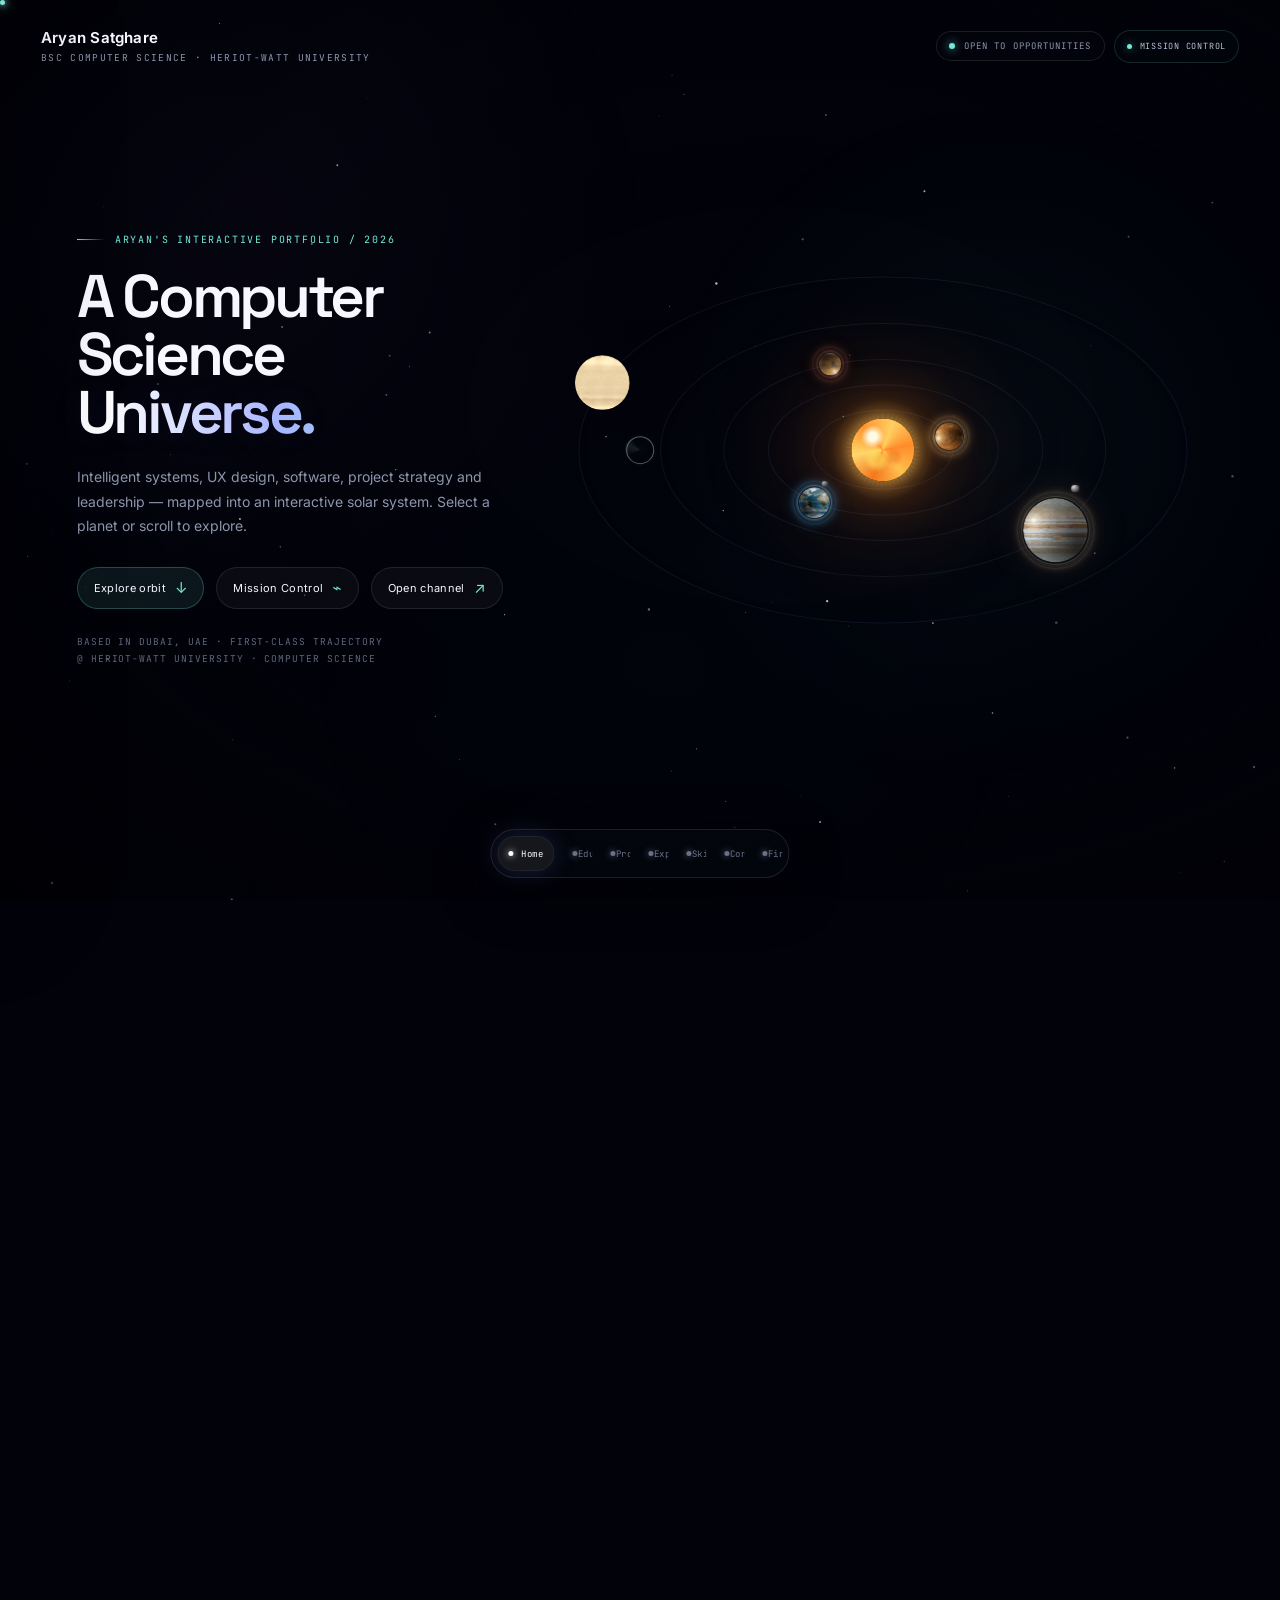
==== index.html @ 4b814c88 "Altered the File Structure" ====
<!-- Portfolio entry point. CSS and JS load in numbered order; see README. -->
<!DOCTYPE html>
<html lang="en">
<head>
<meta charset="UTF-8">
<meta name="viewport" content="width=device-width, initial-scale=1, viewport-fit=cover">
<title>Aryan Satghare — Portfolio</title>
<meta name="description" content="Aryan Satghare — Computer Science, Heriot-Watt University. An interactive solar system portfolio.">

<link rel="preconnect" href="https://fonts.googleapis.com">
<link rel="preconnect" href="https://fonts.gstatic.com" crossorigin>
<link href="https://fonts.googleapis.com/css2?family=Space+Grotesk:wght@400;500;600;700&family=Inter:wght@400;500;600&family=JetBrains+Mono:wght@400;500&display=swap" rel="stylesheet">

<!-- First-viewed planet textures get priority; the rest load at normal priority once JS builds the system. -->
<link rel="preload" as="image" href="assets/venus.webp" fetchpriority="high">
<link rel="preload" as="image" href="assets/earth-realistic.webp" fetchpriority="high">
<link rel="preload" as="image" href="assets/jupiter.jpg">

<!-- Stylesheets load in this exact order because later files intentionally
     override earlier ones (see the comment banner at the top of each file). -->
<link rel="stylesheet" href="css/01-base.css">
<link rel="stylesheet" href="css/02-background.css">
<link rel="stylesheet" href="css/03-topbar-hero.css">
<link rel="stylesheet" href="css/04-solar-system.css">
<link rel="stylesheet" href="css/05-panel.css">
<link rel="stylesheet" href="css/06-scroll-footer-intro-cursor.css">
<link rel="stylesheet" href="css/07-responsive.css">
<link rel="stylesheet" href="css/08-performance-overrides.css">
<link rel="stylesheet" href="css/09-mission-control.css">
<link rel="stylesheet" href="css/10-perf-additions.css">

<!-- Preload every script in parallel. Execution order is still guaranteed by
     the plain script tags at the end of body (no defer/async; several
     modules rely on top-level execution order, e.g. data before the code
     that reads it, so this keeps that contract explicit and unbroken). -->
<link rel="preload" as="script" href="js/01-utils.js">
<link rel="preload" as="script" href="js/00-dom-refs.js">
<link rel="preload" as="script" href="js/data-portfolio.js">
<link rel="preload" as="script" href="js/02-solar-system.js">
<link rel="preload" as="script" href="js/03-planet-focus.js">
<link rel="preload" as="script" href="js/04-starfield.js">
<link rel="preload" as="script" href="js/05-scroll-nav.js">
<link rel="preload" as="script" href="js/data-mission.js">
<link rel="preload" as="script" href="js/06-mission-control.js">
<link rel="preload" as="script" href="js/07-cursor.js">
<link rel="preload" as="script" href="js/08-intro.js">
</head>
<body>
<script>
/* Must run inline, first, before any layout/paint: sets a class that many
   CSS rules key off of to pick the low-power visual profile on touch/small/
   low-core/data-saver devices. Keeping this ~1 line inline (instead of an
   external file) avoids a network round trip delaying that decision. */
(()=>{const coarse=matchMedia('(pointer:coarse)').matches;const small=Math.min(innerWidth,innerHeight)<760;const fewCores=navigator.hardwareConcurrency&&navigator.hardwareConcurrency<=4;const save=!!(navigator.connection&&navigator.connection.saveData);if(coarse||small||fewCores||save)document.documentElement.classList.add('perf-lite');})();
</script>

<!-- ===================== INTRO / CRT STARTUP ===================== -->
<div id="intro">
  <video id="startupVideo" src="startup.mp4" autoplay muted playsinline preload="auto"></video>
  <div class="crt-overlay"></div>
  <div class="crt-vignette"></div>
  <div class="crt-glow"></div>
  <div class="intro-fg">
    <div class="intro-kicker">Apollo archive · startup transmission</div>
    <div class="boot-line" id="bootLine">&gt; acquiring launch telemetry<span class="cursor-blink"></span></div>
    <div class="bar-outer"><div class="bar-inner" id="bar"></div></div>
    <div class="bar-meta"><span id="barPct">00%</span><span id="videoTime">00:00 / --:--</span></div>
  </div>
  <button class="intro-play" id="introPlayBtn" hidden>Tap to launch</button>
  <button class="skip-btn" id="skipBtn">Skip intro ↗</button>
</div>

<!-- ===================== BACKDROP LAYERS ===================== -->
<canvas id="bg-canvas"></canvas>
<div class="nebula"><div class="blob b1"></div><div class="blob b2"></div></div>
<div class="vignette"></div>

<!-- ===================== APP ===================== -->
<div id="app">
  <div class="topbar">
    <div class="brand" id="brandHome">
      <span class="name">Aryan Satghare</span>
      <span class="role">BSc Computer Science · Heriot-Watt University</span>
    </div>
    <div class="topbar-actions">
      <div class="top-status"><span class="status-light"></span> Open to opportunities</div>
      <button class="mission-mini" id="missionControlTop" type="button" aria-label="Open Mission Control">
        <span class="mission-mini-dot"></span><span>Mission Control</span>
      </button>
    </div>
    <div class="dotnav" id="dotnav"></div>
  </div>

  <div class="hero-copy" id="heroCopy">
    <div class="hero-eyebrow">Aryan's Interactive portfolio / 2026</div>
    <h1>A Computer Science <span>Universe.</span></h1>
    <p>Intelligent systems, UX design, software, project strategy and leadership — mapped into an interactive solar system. Select a planet or scroll to explore.</p>
    <div class="hero-actions">
      <button class="hero-action primary" id="exploreBtn">Explore orbit <span class="arrow">↓</span></button>
      <button class="hero-action" id="missionControlBtn" type="button">Mission Control <span class="arrow">⌁</span></button>
      <a class="hero-action" href="mailto:aryansatghare@hotmail.com">Open channel <span class="arrow">↗</span></a>
    </div>
    <div class="hero-meta">Based in Dubai, UAE · First-Class trajectory<br>@ Heriot-Watt University · Computer Science</div>
  </div>

  <div class="solar-wrap">
    <div class="solar-system" id="solarSystem"></div>
  </div>

  <div class="hint" id="hint">
    <span>Explore the system</span>
    <svg width="14" height="14" viewBox="0 0 24 24" fill="none"><path d="M6 9l6 6 6-6" stroke="#8891ac" stroke-width="2" stroke-linecap="round" stroke-linejoin="round"/></svg>
  </div>
</div>

<!-- Invisible full-viewport steps; scroll position drives active section -->
<div class="scroll-track" id="scrollTrack" aria-hidden="true">
  <section class="scroll-step" data-section="home"></section>
  <section class="scroll-step" data-section="venus"></section>
  <section class="scroll-step" data-section="earth"></section>
  <section class="scroll-step" data-section="mars"></section>
  <section class="scroll-step" data-section="jupiter"></section>
  <section class="scroll-step" data-section="saturn"></section>
  <section class="scroll-step" data-section="footer"></section>
</div>

<nav class="floating-nav" id="floatingNav" aria-label="Portfolio sections"></nav>
<footer class="dynamic-footer" id="dynamicFooter">
  <div class="footer-shell">
    <div class="footer-grid">
      <div>
        <div class="footer-kicker">End of transmission / channel open</div>
        <h2>Have something worth launching?</h2>
        <p>I’m open to internships, collaborations and interesting technical problems. Send a signal and I’ll get back to you.</p>
        <div class="footer-actions">
          <a href="mailto:aryansatghare@hotmail.com">Email me ↗</a>
          <a href="tel:+971502170919">Call</a>
          <button type="button" id="footerMissionControl">Ask Mission Control ⌁</button>
          <button type="button" id="returnOrbit">Return to orbit ↑</button>
        </div>
      </div>
      <div class="footer-signal" aria-hidden="true">
        <div class="signal-orbit"></div>
        <span class="signal-ring r1"></span><span class="signal-ring r2"></span><span class="signal-ring r3"></span><span class="signal-ring r4"></span>
        <div class="signal-core"></div>
      </div>
    </div>
    <div class="footer-meta"><span>Dubai, United Arab Emirates</span><span>Designed and Made by Aryan Satghare on Earth · Planet imagery NASA/JPL/GSFC · 2026</span></div>
  </div>
</footer>


<!-- ===================== MISSION CONTROL ===================== -->
<section class="mission-control" id="missionControl" aria-hidden="true">
  <button class="mission-backdrop" id="missionBackdrop" type="button" aria-label="Close Mission Control"></button>
  <div class="mission-shell" role="dialog" aria-modal="true" aria-labelledby="missionTitle">
    <header class="mission-header">
      <div class="mission-ident">
        <div class="mission-orb" aria-hidden="true"><span></span></div>
        <div>
          <div class="mission-kicker">Recruiter utility / resume uplink</div>
          <h2 id="missionTitle">Mission Control</h2>
        </div>
      </div>
      <div class="mission-head-actions">
        <div class="mission-status"><span></span> Resume core online</div>
        <button class="mission-clear" id="missionClear" type="button">Clear</button>
        <button class="mission-close" id="missionClose" type="button" aria-label="Close Mission Control">
          <svg width="16" height="16" viewBox="0 0 24 24" fill="none" aria-hidden="true"><path d="M6 6l12 12M18 6L6 18" stroke="currentColor" stroke-width="2" stroke-linecap="round"/></svg>
        </button>
      </div>
    </header>

    <div class="mission-grid">
      <aside class="mission-library" aria-label="Suggested questions">
        <div class="mission-library-head">
          <span>Question library</span><span id="missionQuestionCount">18 signals</span>
        </div>
        <div class="mission-category-row" id="missionCategories"></div>
        <div class="mission-question-list" id="missionQuestionList"></div>
      </aside>

      <div class="mission-chat">
        <div class="mission-transcript" id="missionTranscript" aria-live="polite" aria-label="Mission Control conversation">
          <div class="mission-message bot welcome-message">
            <div class="mission-avatar">MC</div>
            <div class="mission-message-body">
              <div class="mission-message-meta"><span>MISSION CONTROL</span><span>READY</span></div>
              <div class="mission-bubble">Resume telemetry loaded. Ask about Aryan's education, projects, technical skills, leadership, or contact details. You can type naturally or choose a signal from the question library.</div>
              <div class="mission-source">PRELOADED RESUME KNOWLEDGE · LOCAL / NO API</div>
            </div>
          </div>
        </div>

        <form class="mission-composer" id="missionForm" autocomplete="off">
          <div class="mission-input-wrap">
            <span class="mission-prompt" aria-hidden="true">›</span>
            <input id="missionInput" type="text" inputmode="text" aria-label="Ask Mission Control about Aryan" aria-autocomplete="list" aria-controls="missionAutocomplete" placeholder="Ask about Aryan's projects, skills, education…" maxlength="140">
            <div class="mission-autocomplete" id="missionAutocomplete" role="listbox" hidden></div>
          </div>
          <button class="mission-send" id="missionSend" type="submit" aria-label="Send question">
            <span>Transmit</span>
            <svg width="15" height="15" viewBox="0 0 24 24" fill="none" aria-hidden="true"><path d="M5 12h13M13 6l6 6-6 6" stroke="currentColor" stroke-width="1.8" stroke-linecap="round" stroke-linejoin="round"/></svg>
          </button>
        </form>
        <div class="mission-footnote">Deterministic portfolio assistant · responses are prewritten from Aryan's resume snapshot · press Tab to autocomplete</div>
      </div>
    </div>
  </div>
</section>

<!-- Fixed-position clone animates here during planet focus zoom -->
<div id="zoomTarget"></div>
<div id="zoomClone"></div>

<!-- ===================== GLASS PANEL ===================== -->
<aside id="panel">
  <div class="panel-head">
    <div>
      <div class="panel-eyebrow" id="panelEyebrow">SECTION</div>
      <h2 id="panelTitle">Title</h2>
    </div>
    <button class="closeBtn" id="closeBtn" aria-label="Close">
      <svg width="16" height="16" viewBox="0 0 24 24" fill="none"><path d="M6 6l12 12M18 6L6 18" stroke="currentColor" stroke-width="2" stroke-linecap="round"/></svg>
    </button>
  </div>
  <div class="panel-body" id="panelBody"></div>
</aside>

<!-- ===================== CUSTOM CURSOR ===================== -->
<div class="cursor-dot" id="cursorDot"></div>
<div class="cursor-ring" id="cursorRing"></div>


<!-- Scripts execute in dependency order: utils, DOM refs, data, then features -->
<script src="js/01-utils.js"></script>
<script src="js/00-dom-refs.js"></script>
<script src="js/data-portfolio.js"></script>
<script src="js/02-solar-system.js"></script>
<script src="js/03-planet-focus.js"></script>
<script src="js/04-starfield.js"></script>
<script src="js/05-scroll-nav.js"></script>
<script src="js/data-mission.js"></script>
<script src="js/06-mission-control.js"></script>
<script src="js/07-cursor.js"></script>
<script src="js/08-intro.js"></script>
</body>
</html>
---- css/01-base.css ----
/* ============================================================
   01 BASE - design tokens, reset, typography, global defaults

   Loaded first. Later stylesheets override specific layers only.
============================================================ */
:root{
  --bg:#02030a;
  --bg-soft:#070914;
  --ink:#f6f7ff;
  --muted:#8e96ad;
  --dim:#5f667c;
  --line:rgba(255,255,255,.10);
  --line-soft:rgba(255,255,255,.055);
  --glass:rgba(7,9,19,.68);
  --accent:#7c8cff;
  --cyan:#72ead9;
  --solar:#ffb85c;
  --section-accent:#7c8cff;
  --section-accent-2:#72ead9;
  --ease:cubic-bezier(.2,.8,.2,1);
  --ease-out:cubic-bezier(.16,1,.3,1);
}
*{box-sizing:border-box}
html,body{margin:0;width:100%;min-height:100%;background:var(--bg);color:var(--ink);font-family:'Inter',system-ui,sans-serif;-webkit-font-smoothing:antialiased}
html{scroll-behavior:smooth;scroll-snap-type:y mandatory}
body{overflow-x:hidden;overflow-y:auto;overscroll-behavior-y:none}
body.intro-active{overflow:hidden}
body::-webkit-scrollbar{width:0;height:0}
::selection{background:var(--cyan);color:#02030a}
a{color:inherit}button{font:inherit}h1,h2,h3,.display{font-family:'Space Grotesk','Inter',sans-serif}.mono{font-family:'JetBrains Mono',monospace}
body.custom-cursor,body.custom-cursor *{cursor:none}
---- css/02-background.css ----
/* ============================================================
   02 BACKGROUND - canvas layer, nebula, vignette
============================================================ */
/* ---------- atmospheric background ---------- */
#bg-canvas{position:fixed;inset:0;width:100%;height:100%;z-index:0}
.nebula{position:fixed;inset:0;z-index:1;pointer-events:none;overflow:hidden;background:radial-gradient(circle at 76% 48%,rgba(38,92,109,.08),transparent 33%),radial-gradient(circle at 48% 50%,rgba(91,54,110,.05),transparent 42%)}
.nebula .blob{position:absolute;border-radius:50%;filter:blur(110px);mix-blend-mode:screen;opacity:.16;will-change:transform;transition:background 1.2s var(--ease)}
.nebula .b1{width:48vmax;height:48vmax;left:-25vmax;top:-20vmax;background:radial-gradient(circle,var(--section-accent),transparent 68%);animation:driftA 36s ease-in-out infinite}
.nebula .b2{width:44vmax;height:44vmax;right:-24vmax;bottom:-22vmax;background:radial-gradient(circle,var(--section-accent-2),transparent 68%);animation:driftB 44s ease-in-out infinite}
@keyframes driftA{50%{transform:translate(5vmax,7vmax) scale(1.08)}}
@keyframes driftB{50%{transform:translate(-6vmax,-4vmax) scale(.94)}}
.vignette{position:fixed;inset:0;z-index:2;pointer-events:none;background:radial-gradient(ellipse at 61% 45%,transparent 28%,rgba(1,2,8,.16) 58%,rgba(0,1,5,.74) 100%)}
---- css/03-topbar-hero.css ----
/* ============================================================
   03 TOPBAR + HERO - fixed chrome and intro copy
============================================================ */
/* ---------- fixed scene ---------- */
#app{position:fixed;inset:0;z-index:3;pointer-events:none}
.topbar{position:fixed;top:0;left:0;right:0;z-index:42;display:flex;justify-content:space-between;align-items:center;padding:28px clamp(24px,3.2vw,58px);pointer-events:none}
.brand{display:flex;flex-direction:column;gap:4px;pointer-events:auto;user-select:none;cursor:pointer}
.brand .name{font-size:15px;font-weight:650;letter-spacing:.015em}.brand .role{font-family:'JetBrains Mono',monospace;font-size:9.5px;letter-spacing:.14em;color:var(--muted);text-transform:uppercase}
.top-status{display:flex;align-items:center;gap:9px;padding:8px 12px;border:1px solid var(--line);border-radius:999px;background:rgba(7,9,17,.32);backdrop-filter:blur(12px);font-family:'JetBrains Mono',monospace;font-size:9px;letter-spacing:.12em;text-transform:uppercase;color:var(--muted)}
.status-light{width:6px;height:6px;border-radius:50%;background:var(--cyan);box-shadow:0 0 10px rgba(114,234,217,.9);animation:statusPulse 2.4s ease-in-out infinite}
@keyframes statusPulse{50%{opacity:.35;box-shadow:0 0 4px rgba(114,234,217,.3)}}
.dotnav{display:none}

/* ---------- hero, deliberately away from the solar system ---------- */
.hero-copy{position:fixed;left:clamp(36px,6vw,118px);top:50%;transform:translateY(-50%);z-index:12;width:min(460px,36vw);text-align:left;pointer-events:auto;transition:opacity .45s var(--ease),transform .65s var(--ease-out),filter .45s}
.hero-copy.is-hidden{opacity:0;transform:translateY(-46%);filter:blur(6px);pointer-events:none}
.hero-eyebrow{display:flex;align-items:center;gap:10px;margin-bottom:22px;font-family:'JetBrains Mono',monospace;font-size:10px;letter-spacing:.18em;text-transform:uppercase;color:var(--cyan)}
.hero-eyebrow::before{content:'';width:28px;height:1px;background:linear-gradient(90deg,var(--cyan),transparent)}
.hero-copy h1{margin:0;font-size:clamp(46px,4.7vw,78px);line-height:.96;letter-spacing:-.055em;font-weight:600;text-wrap:balance}
.hero-copy h1 span{display:block;color:transparent;background:linear-gradient(95deg,#fff 8%,#aab8ff 44%,#73ead9 92%);background-clip:text;-webkit-background-clip:text;text-shadow:0 0 35px rgba(124,140,255,.10)}
.hero-copy p{max-width:430px;margin:24px 0 0;color:var(--muted);font-size:14px;line-height:1.75}
.hero-actions{display:flex;align-items:center;gap:12px;margin-top:28px;flex-wrap:wrap}
.hero-action{height:42px;padding:0 16px;border-radius:999px;border:1px solid var(--line);background:rgba(255,255,255,.035);color:var(--ink);font-size:11px;letter-spacing:.03em;text-decoration:none;display:inline-flex;align-items:center;gap:9px;transition:.28s var(--ease);cursor:pointer}
.hero-action.primary{background:rgba(114,234,217,.09);border-color:rgba(114,234,217,.25)}
.hero-action:hover{transform:translateY(-2px);background:rgba(255,255,255,.085);border-color:rgba(255,255,255,.22);box-shadow:0 10px 35px rgba(0,0,0,.28)}
.hero-action .arrow{font-size:15px;color:var(--cyan)}
.hero-meta{margin-top:24px;font-family:'JetBrains Mono',monospace;font-size:9.5px;line-height:1.8;letter-spacing:.1em;text-transform:uppercase;color:var(--dim)}
.hint{display:none}
---- css/04-solar-system.css ----
/* ============================================================
   04 SOLAR SYSTEM - orbits, sun, photoreal planet renderer
============================================================ */
/* ---------- solar system ---------- */
.solar-wrap{position:fixed;inset:0;z-index:5;pointer-events:none}
.solar-system{position:absolute;left:69%;top:50%;width:min(58vw,1040px);height:min(76vh,760px);transform:translate(-50%,-50%);transition:opacity .6s var(--ease),transform .8s var(--ease-out),filter .6s}
.solar-system::before{content:'';position:absolute;left:50%;top:50%;width:54%;height:54%;transform:translate(-50%,-50%);border-radius:50%;background:radial-gradient(circle,rgba(255,163,74,.045),transparent 65%);filter:blur(20px);pointer-events:none}
body.footer-visible .solar-system{opacity:.25;filter:none;transform:translate(-50%,-54%) scale(.88)}
.orbit-ring{position:absolute;top:50%;left:50%;border:1px solid rgba(177,192,236,.075);border-radius:50%;transform:translate(-50%,-50%);pointer-events:none;box-shadow:0 0 18px rgba(113,133,180,.015) inset}
.orbit-ring::after{content:'';position:absolute;width:3px;height:3px;left:7%;top:50%;border-radius:50%;background:rgba(255,255,255,.20);box-shadow:0 0 7px rgba(255,255,255,.18)}

.sun{position:absolute;top:50%;left:50%;width:8.5%;aspect-ratio:1;transform:translate(-50%,-50%);border-radius:50%;z-index:9;pointer-events:auto;cursor:pointer;background:
 radial-gradient(circle at 34% 29%,rgba(255,255,234,.96) 0 7%,transparent 19%),
 radial-gradient(circle at 67% 61%,rgba(231,91,24,.36) 0 7%,transparent 17%),
 radial-gradient(circle at 40% 65%,rgba(255,224,94,.62) 0 11%,transparent 23%),
 conic-gradient(from 20deg,#ffcf61,#ff8b28,#ffc04c,#f3761e,#ffd66a,#ff932b,#ffcf61);
 box-shadow:0 0 18px 5px rgba(255,192,77,.62),0 0 55px 18px rgba(255,127,37,.27),0 0 120px 44px rgba(255,105,30,.10);animation:sunBreath 5.6s ease-in-out infinite}
.sun::before{content:'';position:absolute;inset:-8%;border-radius:50%;background:repeating-conic-gradient(from 0deg,rgba(255,255,255,.10) 0 2deg,transparent 2deg 7deg);mix-blend-mode:soft-light;opacity:.48;animation:sunRotate 25s linear infinite}
.sun::after{content:'';position:absolute;inset:-24%;border-radius:50%;border:1px solid rgba(255,180,74,.10);filter:blur(2px);animation:corona 4.4s ease-in-out infinite}
@keyframes sunBreath{50%{filter:brightness(1.12);box-shadow:0 0 22px 6px rgba(255,199,86,.67),0 0 68px 22px rgba(255,127,37,.31),0 0 150px 50px rgba(255,105,30,.12)}}
@keyframes sunRotate{to{transform:rotate(1turn)}}
@keyframes corona{50%{transform:scale(1.11);opacity:.35}}

/* ---------- photoreal planet renderer ---------- */
.planet-anchor{position:absolute;top:50%;left:50%;width:0;height:0;z-index:10;will-change:transform,opacity,filter;transition:transform .72s var(--ease-out),opacity .48s var(--ease),filter .48s var(--ease);transform-origin:center}
body.zoomed .planet-anchor:not(.active-anchor){opacity:.045;filter:blur(3px) saturate(.30) brightness(.65);pointer-events:none}
body.zoomed .planet-anchor:not(.active-anchor) .planet{transform:translate(-50%,-50%) scale(.72)}
body.zoomed .orbit-ring{opacity:.12;transition:opacity .5s var(--ease)}
body.zoomed .sun{opacity:.24;filter:saturate(.62) brightness(.72);transform:translate(-50%,-50%) scale(.74);transition:opacity .5s var(--ease),filter .5s var(--ease),transform .65s var(--ease-out)}
.planet{position:absolute;transform:translate(-50%,-50%);border-radius:50%;pointer-events:auto;cursor:pointer;transition:filter .32s var(--ease),transform .38s var(--ease-out);isolation:isolate;touch-action:manipulation;--planet-glow:#87b7ff;--light-x:28%;--light-y:25%;--dark-x:76%;--dark-y:73%;--sun-alpha:.72}
.planet:hover,.planet:focus-visible{filter:brightness(1.11) saturate(1.12) contrast(1.035);transform:translate(-50%,-50%) scale(1.085);outline:none}
.planet .core{position:absolute;inset:0;z-index:2;border-radius:50%;overflow:hidden;clip-path:circle(50% at 50% 50%);background:#05060a;box-shadow:inset -14px -8px 24px rgba(0,0,0,.58),inset 4px 4px 9px rgba(255,255,255,.08),0 0 2px rgba(255,255,255,.46);transform:translateZ(0);backface-visibility:hidden}
.planet .texture-track{position:absolute;z-index:1;left:0;top:0;width:400%;height:100%;display:flex;transform:translate3d(var(--texture-start,0%),0,0)}
.planet .texture-track img{display:block;flex:0 0 50%;width:50%;height:100%;max-width:none;object-fit:fill;pointer-events:none;user-select:none;-webkit-user-drag:none;filter:saturate(1.02) contrast(1.04)}
@keyframes planetSurfaceSpin{to{transform:translate3d(-50%,0,0)}}
/* Sun-facing sheen stays fixed while the real texture rotates underneath it. */
.planet .core::before{content:'';position:absolute;z-index:6;inset:-1px;border-radius:50%;pointer-events:none;mix-blend-mode:screen;background:
 radial-gradient(circle at var(--light-x) var(--light-y),rgb(255 255 255 / var(--sun-alpha)) 0 1.2%,rgba(255,246,224,.46) 5%,rgba(255,206,142,.20) 15%,transparent 36%),
 radial-gradient(circle at var(--light-x) var(--light-y),rgba(255,223,176,.15) 0 25%,transparent 55%)}
.planet .core::after{content:'';position:absolute;z-index:7;inset:-1px;border-radius:50%;pointer-events:none;background:
 radial-gradient(circle at var(--dark-x) var(--dark-y),rgba(0,0,0,.74) 0 6%,rgba(0,0,0,.46) 31%,rgba(0,0,0,.13) 55%,transparent 70%),
 radial-gradient(circle at 50% 50%,transparent 48%,rgba(0,0,0,.11) 69%,rgba(0,0,0,.43) 100%);box-shadow:inset 1px 0 5px rgba(255,255,255,.13)}
.planet .glow{position:absolute;z-index:0;inset:-102%;border-radius:50%;opacity:.66;filter:blur(21px);pointer-events:none;background:radial-gradient(circle,color-mix(in srgb,var(--planet-glow) 80%,white 16%) 0 5%,color-mix(in srgb,var(--planet-glow) 58%,transparent) 22%,color-mix(in srgb,var(--planet-glow) 25%,transparent) 43%,transparent 70%);transform:scale(.88);animation:planetAura 4.5s ease-in-out infinite;will-change:opacity,transform,filter}
.planet::after{content:'';position:absolute;z-index:1;inset:-8%;border-radius:50%;pointer-events:none;box-shadow:0 0 3px rgba(255,255,255,.42),0 0 10px color-mix(in srgb,var(--planet-glow) 64%,transparent),0 0 26px color-mix(in srgb,var(--planet-glow) 34%,transparent),0 0 54px color-mix(in srgb,var(--planet-glow) 15%,transparent);opacity:.96;animation:limbPulse 5.2s ease-in-out infinite}
.planet:hover .glow,.planet:focus-visible .glow{opacity:.91;filter:blur(24px) brightness(1.14)}
@keyframes planetAura{0%,100%{opacity:.55;transform:scale(.84);filter:blur(21px)}50%{opacity:.78;transform:scale(1.04);filter:blur(24px)}}
@keyframes limbPulse{50%{opacity:1;filter:brightness(1.22)}}
.planet .atmosphere{position:absolute;z-index:4;inset:-2px;border-radius:50%;pointer-events:none;border:1px solid rgba(255,255,255,.11);box-shadow:inset 0 0 7px rgba(255,255,255,.08);animation:atmospherePulse 5.2s ease-in-out infinite}
.planet .atmosphere::before{content:'';position:absolute;inset:-2px;border-radius:50%;pointer-events:none;mix-blend-mode:screen;background:radial-gradient(circle at var(--light-x) var(--light-y),rgba(255,255,255,.72) 0 .8%,rgba(255,242,213,.34) 4%,rgba(255,210,151,.10) 12%,transparent 24%);filter:blur(.35px);opacity:.82}
.planet .atmosphere::after{content:'';position:absolute;inset:-4px;border-radius:50%;pointer-events:none;box-shadow:0 0 4px rgba(255,255,255,.28),0 0 12px color-mix(in srgb,var(--planet-glow) 58%,transparent),0 0 30px color-mix(in srgb,var(--planet-glow) 25%,transparent);opacity:.86}
@keyframes atmospherePulse{50%{filter:brightness(1.23)}}
.planet-earth .atmosphere{border-color:rgba(112,211,255,.62);box-shadow:inset 0 0 7px rgba(82,194,255,.17),0 0 7px rgba(80,190,255,.54),0 0 16px rgba(65,157,255,.24)}
.planet-venus .atmosphere{border-color:rgba(255,220,163,.36);box-shadow:0 0 8px rgba(255,185,96,.36),0 0 16px rgba(255,159,78,.12)}
.planet-mars .atmosphere{border-color:rgba(255,149,105,.26);box-shadow:0 0 7px rgba(218,104,67,.28)}
.planet-jupiter .atmosphere{border-color:rgba(246,215,176,.24);box-shadow:0 0 7px rgba(222,181,136,.18)}
.planet-saturn .atmosphere{border-color:rgba(244,220,176,.26);box-shadow:0 0 8px rgba(222,194,147,.18)}
.planet .label{position:absolute;left:50%;top:calc(100% + 10px);transform:translateX(-50%) translateY(4px);padding:5px 8px;border-radius:999px;white-space:nowrap;font-family:'JetBrains Mono',monospace;font-size:8px;letter-spacing:.12em;text-transform:uppercase;color:#d4d8e7;background:rgba(3,5,12,.72);border:1px solid rgba(255,255,255,.09);opacity:0;transition:.25s;pointer-events:none;backdrop-filter:blur(9px)}
.planet:hover .label,.planet:focus-visible .label{opacity:1;transform:translateX(-50%) translateY(0)}

/* real-data texture atmosphere treatments */
.planet-earth .core .texture-track img{filter:saturate(.90) contrast(1.10) brightness(.94)}
.planet-earth .core .clouds{position:absolute;z-index:3;inset:-10%;border-radius:50%;background:radial-gradient(ellipse at 26% 35%,rgba(255,255,255,.22) 0 4%,transparent 6%),radial-gradient(ellipse at 63% 46%,rgba(255,255,255,.18) 0 5%,transparent 7%),radial-gradient(ellipse at 47% 70%,rgba(255,255,255,.12) 0 4%,transparent 6%);filter:blur(.45px);opacity:.55;animation:earthClouds 28s linear infinite;pointer-events:none}
@keyframes earthClouds{to{transform:rotate(1turn)}}
.planet-venus .core .texture-track img{filter:sepia(.05) saturate(.84) contrast(.97) brightness(1.07)}
.planet-venus .core .clouds{position:absolute;z-index:3;inset:-16%;border-radius:50%;background:repeating-radial-gradient(ellipse at 42% 42%,transparent 0 7%,rgba(255,239,205,.14) 8% 10%,transparent 11% 16%);transform:rotate(-16deg);opacity:.82;mix-blend-mode:screen;animation:venusClouds 36s linear infinite;pointer-events:none}
@keyframes venusClouds{to{transform:rotate(344deg)}}
.planet-mars .core .texture-track img{filter:saturate(1.13) contrast(1.10) brightness(.95)}
.planet-jupiter .core .texture-track img{filter:saturate(1.10) contrast(1.08) brightness(1.00)}
.planet-saturn .core .texture-track img{filter:saturate(.94) sepia(.07) contrast(1.055) brightness(1.05)}
.ring-back,.ring-front{position:absolute;left:50%;top:50%;border-radius:50%;transform:translate(-50%,-50%) rotate(-12deg);pointer-events:none;background:radial-gradient(ellipse at center,transparent 0 39%,rgba(109,95,76,.08) 40% 43%,rgba(226,208,171,.24) 44% 48%,rgba(248,232,193,.72) 49% 52%,rgba(132,114,88,.18) 53% 56%,rgba(224,202,160,.54) 57% 61%,rgba(92,82,70,.10) 62% 65%,rgba(239,221,182,.25) 66% 69%,transparent 70% 100%);opacity:.94}
.ring-back{z-index:1;filter:drop-shadow(0 0 4px rgba(214,192,151,.18))}.ring-front{z-index:4;clip-path:polygon(0 50%,100% 50%,100% 100%,0 100%)}
.moon{position:absolute;border-radius:50%;background:radial-gradient(circle at 30% 28%,#f0ece4 0,#96969d 57%,#383a42 100%);box-shadow:inset -2px -2px 4px rgba(0,0,0,.48),0 0 5px rgba(255,255,255,.12);pointer-events:none}
---- css/05-panel.css ----
/* ============================================================
   05 PANEL - zoom clone, detail panel, resume content styles
============================================================ */
/* ---------- detail panel ---------- */
#zoomClone{position:fixed;z-index:54;display:none;left:0;top:0;border-radius:50%;pointer-events:none;isolation:isolate;overflow:visible;transform-origin:0 0;will-change:transform;backface-visibility:hidden;transition:transform .82s var(--ease-out);--focus-glow:#7cc9ff;--focus-rotation:30s;--focus-start:0%;--focus-light-x:28%;--focus-light-y:24%;--focus-dark-x:76%;--focus-dark-y:74%;--focus-filter:saturate(1.02) contrast(1.15) brightness(.96)}
#zoomClone .focus-glow{position:absolute;z-index:0;inset:-62%;border-radius:50%;background:radial-gradient(circle,color-mix(in srgb,var(--focus-glow) 74%,white 18%) 0 5%,color-mix(in srgb,var(--focus-glow) 47%,transparent) 24%,color-mix(in srgb,var(--focus-glow) 21%,transparent) 47%,transparent 71%);filter:blur(34px);opacity:.88;animation:focusGlowPulse 3.2s ease-in-out infinite}
#zoomClone .focus-sphere{position:absolute;z-index:2;inset:0;border-radius:50%;overflow:hidden;clip-path:circle(50% at 50% 50%);background:#030409;filter:var(--focus-filter);box-shadow:inset -34px -24px 68px rgba(0,0,0,.66),inset 8px 7px 18px rgba(255,255,255,.075),0 0 3px rgba(255,255,255,.82),0 0 26px color-mix(in srgb,var(--focus-glow) 65%,transparent),0 0 78px color-mix(in srgb,var(--focus-glow) 35%,transparent),0 0 150px color-mix(in srgb,var(--focus-glow) 16%,transparent);transform:translateZ(0);backface-visibility:hidden}
#zoomClone .focus-track{position:absolute;z-index:1;left:0;top:0;width:400%;height:100%;display:flex;will-change:transform;animation:focusSurfaceSpinForward var(--focus-rotation,24s) linear infinite;transform:translate3d(var(--focus-start,0%),0,0);backface-visibility:hidden}#zoomClone.reverse-spin .focus-track{animation-name:focusSurfaceSpinReverse}
#zoomClone .focus-track img{display:block;flex:0 0 50%;width:50%;height:100%;max-width:none;object-fit:fill;pointer-events:none;user-select:none;-webkit-user-drag:none;transform:translateZ(0);backface-visibility:hidden}
#zoomClone .focus-light{position:absolute;z-index:6;inset:-1px;border-radius:50%;pointer-events:none;background:
 radial-gradient(circle at var(--focus-light-x) var(--focus-light-y),rgba(255,255,255,.78) 0 1.1%,rgba(255,246,223,.43) 5%,rgba(255,205,136,.17) 16%,transparent 37%),
 radial-gradient(circle at var(--focus-light-x) var(--focus-light-y),rgba(255,222,169,.13) 0 29%,transparent 57%),
 radial-gradient(circle at var(--focus-dark-x) var(--focus-dark-y),rgba(0,0,0,.78) 0 8%,rgba(0,0,0,.48) 31%,rgba(0,0,0,.12) 57%,transparent 70%),
 radial-gradient(circle at 50% 50%,transparent 48%,rgba(0,0,0,.08) 71%,rgba(0,0,0,.40) 100%)}
#zoomClone .focus-atmosphere{position:absolute;z-index:7;inset:-2px;border-radius:50%;border:1px solid color-mix(in srgb,var(--focus-glow) 72%,white 16%);box-shadow:inset 0 0 12px color-mix(in srgb,var(--focus-glow) 24%,transparent),0 0 12px rgba(255,255,255,.22),0 0 23px color-mix(in srgb,var(--focus-glow) 72%,transparent),0 0 58px color-mix(in srgb,var(--focus-glow) 34%,transparent);pointer-events:none;animation:focusAtmosphere 4s ease-in-out infinite}
#zoomClone .focus-atmosphere::before{content:'';position:absolute;inset:-2px;border-radius:50%;background:radial-gradient(circle at var(--focus-light-x) var(--focus-light-y),rgba(255,255,255,.88) 0 .8%,rgba(255,244,218,.42) 3.5%,rgba(255,207,145,.12) 11%,transparent 23%);mix-blend-mode:screen;filter:blur(.5px);opacity:.92}
#zoomClone .focus-atmosphere::after{content:'';position:absolute;inset:-5px;border-radius:50%;box-shadow:0 0 6px rgba(255,255,255,.30),0 0 28px color-mix(in srgb,var(--focus-glow) 48%,transparent),0 0 86px color-mix(in srgb,var(--focus-glow) 18%,transparent);opacity:.9}
#zoomClone .focus-clouds{position:absolute;z-index:4;inset:-12%;border-radius:50%;pointer-events:none;opacity:.48;mix-blend-mode:screen;background:radial-gradient(ellipse at 26% 35%,rgba(255,255,255,.25) 0 4%,transparent 6%),radial-gradient(ellipse at 63% 46%,rgba(255,255,255,.17) 0 5%,transparent 7%),radial-gradient(ellipse at 47% 70%,rgba(255,255,255,.13) 0 4%,transparent 7%);filter:blur(.5px);animation:focusCloudSpin 24s linear infinite}
#zoomClone .focus-grade{position:absolute;z-index:5;inset:0;border-radius:50%;pointer-events:none;mix-blend-mode:soft-light;background:radial-gradient(circle at 32% 24%,rgba(255,244,222,.09),transparent 31%),linear-gradient(135deg,rgba(106,132,170,.055),transparent 45%,rgba(255,173,104,.035));opacity:.72}
#zoomClone .focus-rim{position:absolute;z-index:9;inset:-2.4%;width:104.8%;height:104.8%;overflow:visible;pointer-events:none;transform:rotate(var(--focus-rim-rotation));transform-origin:50% 50%;filter:drop-shadow(0 0 4px rgba(255,255,255,.55)) drop-shadow(0 0 11px color-mix(in srgb,var(--focus-glow) 58%,transparent))}
#zoomClone .focus-rim .rim-soft{fill:none;stroke:color-mix(in srgb,var(--focus-glow) 76%,white 24%);stroke-width:3.8;stroke-linecap:round;stroke-dasharray:16 84;stroke-dashoffset:8;opacity:.78;filter:blur(2.2px)}
#zoomClone .focus-rim .rim-core{fill:none;stroke:rgba(255,252,244,.95);stroke-width:.82;stroke-linecap:round;stroke-dasharray:13 87;stroke-dashoffset:6.5;opacity:.96}
#zoomClone .focus-ring-back,#zoomClone .focus-ring-front{position:absolute;left:50%;top:50%;width:270%;height:78%;border-radius:50%;transform:translate(-50%,-50%) rotate(-12deg);pointer-events:none;background:radial-gradient(ellipse at center,transparent 0 39%,rgba(109,95,76,.08) 40% 43%,rgba(226,208,171,.24) 44% 48%,rgba(248,232,193,.76) 49% 52%,rgba(132,114,88,.18) 53% 56%,rgba(224,202,160,.56) 57% 61%,rgba(92,82,70,.10) 62% 65%,rgba(239,221,182,.28) 66% 69%,transparent 70% 100%);filter:drop-shadow(0 0 7px rgba(214,192,151,.24))}
#zoomClone .focus-ring-back{z-index:1}#zoomClone .focus-ring-front{z-index:4;clip-path:polygon(0 50%,100% 50%,100% 100%,0 100%)}
@keyframes focusSurfaceSpinForward{from{transform:translate3d(var(--focus-start,0%),0,0)}to{transform:translate3d(calc(var(--focus-start,0%) - 50%),0,0)}}@keyframes focusSurfaceSpinReverse{from{transform:translate3d(var(--focus-start,0%),0,0)}to{transform:translate3d(calc(var(--focus-start,0%) + 50%),0,0)}}
@keyframes focusGlowPulse{0%,100%{opacity:.76;transform:scale(.94);filter:blur(32px)}50%{opacity:1;transform:scale(1.10);filter:blur(38px)}}
@keyframes focusAtmosphere{50%{filter:brightness(1.30)}}
@keyframes focusRimBreath{50%{opacity:.82;filter:brightness(1.18)}}
@keyframes focusCloudSpin{to{transform:rotate(1turn)}}
#zoomTarget{position:fixed;visibility:hidden;pointer-events:none;right:8vw;top:50%;width:min(31vw,430px);height:min(31vw,430px);transform:translateY(-50%)}
#panel{position:fixed;z-index:52;left:0;top:0;height:100%;width:min(46vw,650px);display:flex;flex-direction:column;overflow:hidden;background:linear-gradient(120deg,rgba(6,8,17,.96),rgba(8,10,22,.88));border-right:1px solid rgba(255,255,255,.09);box-shadow:30px 0 100px rgba(0,0,0,.28);backdrop-filter:blur(30px) saturate(130%);transform:translateX(-103%);transition:transform .72s var(--ease-out)}
#panel::before{content:'';position:absolute;inset:0;pointer-events:none;background:radial-gradient(80% 45% at 0 0,color-mix(in srgb,var(--section-accent) 16%,transparent),transparent 62%);opacity:.8}
body.zoomed #panel{transform:translateX(0)}
.panel-head{position:relative;z-index:1;padding:34px 38px 18px;display:flex;align-items:flex-start;justify-content:space-between;gap:18px;flex-shrink:0}.panel-eyebrow{font-family:'JetBrains Mono',monospace;font-size:9.5px;letter-spacing:.18em;text-transform:uppercase;color:var(--section-accent-2)}.panel-head h2{margin:8px 0 0;font-size:clamp(30px,3.3vw,46px);line-height:1;letter-spacing:-.04em;font-weight:600}
.closeBtn{width:40px;height:40px;display:grid;place-items:center;border-radius:50%;border:1px solid var(--line);background:rgba(255,255,255,.035);color:var(--ink);cursor:pointer;transition:.25s}.closeBtn:hover{background:rgba(255,255,255,.10);transform:rotate(90deg)}
.panel-body{position:relative;z-index:1;padding:10px 38px 48px;overflow-y:auto;flex:1}.panel-body::-webkit-scrollbar{width:4px}.panel-body::-webkit-scrollbar-thumb{background:rgba(255,255,255,.12);border-radius:10px}
.blurb{margin:0 0 28px;color:var(--muted);font-size:14px;line-height:1.75}.entry{padding:0 0 24px;margin:0 0 24px;border-bottom:1px solid rgba(255,255,255,.07)}.entry:last-child{border-bottom:0}.entry-top{display:flex;justify-content:space-between;align-items:flex-start;gap:18px;flex-wrap:wrap}.entry-title{font-size:15px;font-weight:600}.entry-sub{margin-top:5px;font-family:'JetBrains Mono',monospace;font-size:10.5px;line-height:1.5;color:var(--section-accent-2)}.entry-date{font-family:'JetBrains Mono',monospace;font-size:9.5px;color:var(--dim);white-space:nowrap}.entry ul{margin:13px 0 0;padding-left:17px}.entry li{margin:0 0 7px;color:var(--muted);font-size:12.5px;line-height:1.7}.entry li b{color:#e9ebf4;font-weight:600}.entry li::marker{color:var(--section-accent)}
.tagrow{display:flex;flex-wrap:wrap;gap:6px;margin-top:12px}.tag{padding:5px 9px;border:1px solid rgba(255,255,255,.085);border-radius:999px;background:rgba(255,255,255,.025);font-family:'JetBrains Mono',monospace;font-size:9px;color:#cdd1df}.skill-group{margin:0 0 21px}.skill-group h3{margin:0 0 10px;font-family:'JetBrains Mono',monospace;font-size:9px;letter-spacing:.16em;text-transform:uppercase;color:var(--dim)}
.stat-strip{display:grid;grid-template-columns:repeat(3,1fr);gap:8px;margin:0 0 28px}.stat{padding:14px;border-radius:14px;border:1px solid rgba(255,255,255,.07);background:rgba(255,255,255,.025)}.stat b{display:block;font-size:22px;color:var(--section-accent-2);font-family:'Space Grotesk',sans-serif}.stat span{display:block;margin-top:3px;font-family:'JetBrains Mono',monospace;font-size:8px;letter-spacing:.08em;text-transform:uppercase;color:var(--dim)}
.contact-row{display:flex;gap:12px;align-items:center;padding:14px 0;border-bottom:1px solid rgba(255,255,255,.07)}.contact-row .ic{width:35px;height:35px;display:grid;place-items:center;border-radius:11px;background:rgba(255,255,255,.035);border:1px solid var(--line)}.contact-row a,.contact-row span{font-size:13px;text-decoration:none}.contact-row .k{display:block;margin-bottom:3px;font-family:'JetBrains Mono',monospace;font-size:8.5px;letter-spacing:.12em;text-transform:uppercase;color:var(--dim)}
---- css/06-scroll-footer-intro-cursor.css ----
/* ============================================================
   06 SCROLL, FOOTER, INTRO, CURSOR - navigation and overlays
============================================================ */
/* ---------- scroll track + compact floating nav ---------- */
.scroll-track{position:relative;z-index:2;pointer-events:none}.scroll-step{height:100svh;min-height:100dvh;scroll-snap-align:start;scroll-snap-stop:always}
.floating-nav{position:fixed;left:50%;bottom:22px;z-index:75;transform:translateX(-50%);display:flex;align-items:center;gap:3px;padding:6px;border:1px solid rgba(255,255,255,.10);border-radius:999px;background:rgba(5,7,15,.72);box-shadow:0 14px 55px rgba(0,0,0,.42);backdrop-filter:blur(22px) saturate(150%)}
.floating-nav button{height:35px;display:flex;align-items:center;justify-content:center;gap:0;min-width:35px;padding:0 11px;border:0;border-radius:999px;background:transparent;color:#697188;cursor:pointer;transition:.32s var(--ease);overflow:hidden}.floating-nav .nav-dot{width:5px;height:5px;min-width:5px;border-radius:50%;background:currentColor;box-shadow:0 0 7px currentColor}.floating-nav .label{max-width:0;opacity:0;margin-left:0;white-space:nowrap;font-family:'JetBrains Mono',monospace;font-size:9px;letter-spacing:.06em;transition:max-width .34s var(--ease),opacity .22s,margin .34s}.floating-nav button:hover{color:#c8ccda;background:rgba(255,255,255,.04)}.floating-nav button:hover .label,.floating-nav button.active .label{max-width:88px;opacity:1;margin-left:8px}.floating-nav button.active{color:#fff;background:rgba(255,255,255,.07);box-shadow:inset 0 0 0 1px rgba(255,255,255,.05),0 0 24px color-mix(in srgb,var(--section-accent) 18%,transparent)}

/* ---------- cinematic dynamic footer ---------- */
.dynamic-footer{position:fixed;left:0;right:0;bottom:78px;z-index:64;padding:0 clamp(24px,5vw,92px);opacity:0;visibility:hidden;pointer-events:none;transform:translateY(36px);transition:opacity .6s var(--ease),transform .8s var(--ease-out),visibility .6s}
body.footer-visible .dynamic-footer{opacity:1;visibility:visible;pointer-events:auto;transform:translateY(0)}
.footer-shell{position:relative;max-width:1240px;margin:0 auto;padding:clamp(28px,4vw,52px);overflow:hidden;border:1px solid rgba(255,255,255,.11);border-radius:28px;background:linear-gradient(120deg,rgba(8,10,22,.90),rgba(5,9,17,.73));box-shadow:0 28px 110px rgba(0,0,0,.55),0 0 90px rgba(83,174,190,.05);backdrop-filter:blur(28px) saturate(145%)}
.footer-shell::before{content:'';position:absolute;left:-15%;right:-15%;bottom:-90%;height:140%;background:radial-gradient(ellipse at 50% 100%,rgba(67,170,185,.16),transparent 60%);pointer-events:none}.footer-shell::after{content:'';position:absolute;left:0;right:0;top:0;height:1px;background:linear-gradient(90deg,transparent,rgba(114,234,217,.6),transparent);animation:footerScan 4s ease-in-out infinite}@keyframes footerScan{50%{opacity:.25;transform:scaleX(.65)}}
.footer-grid{position:relative;z-index:1;display:grid;grid-template-columns:minmax(0,1.5fr) minmax(240px,.7fr);gap:40px;align-items:center}.footer-kicker{font-family:'JetBrains Mono',monospace;font-size:9px;letter-spacing:.19em;text-transform:uppercase;color:var(--cyan)}.footer-shell h2{max-width:700px;margin:11px 0 0;font-size:clamp(34px,4.4vw,64px);line-height:.98;letter-spacing:-.05em;font-weight:600}.footer-shell p{max-width:610px;margin:18px 0 0;color:var(--muted);font-size:13px;line-height:1.7}.footer-actions{display:flex;gap:9px;flex-wrap:wrap;margin-top:25px}.footer-actions a,.footer-actions button{height:39px;padding:0 14px;display:inline-flex;align-items:center;border-radius:999px;border:1px solid var(--line);background:rgba(255,255,255,.035);color:var(--ink);text-decoration:none;font-size:10px;cursor:pointer;transition:.25s}.footer-actions a:hover,.footer-actions button:hover{background:rgba(255,255,255,.09);transform:translateY(-2px)}
.footer-signal{position:relative;justify-self:center;width:230px;aspect-ratio:1;display:grid;place-items:center}.signal-core{width:14px;height:14px;border-radius:50%;background:#fff;box-shadow:0 0 12px #fff,0 0 34px var(--cyan)}.signal-ring{position:absolute;border-radius:50%;border:1px solid rgba(114,234,217,.18);animation:signalWave 4.8s ease-out infinite}.signal-ring.r1{inset:40%;animation-delay:0s}.signal-ring.r2{inset:28%;animation-delay:.7s}.signal-ring.r3{inset:15%;animation-delay:1.4s}.signal-ring.r4{inset:2%;animation-delay:2.1s}@keyframes signalWave{0%,15%{opacity:.08;transform:scale(.82)}55%{opacity:.42}100%{opacity:0;transform:scale(1.12)}}
.signal-orbit{position:absolute;inset:9%;border:1px dashed rgba(255,255,255,.07);border-radius:50%;animation:signalSpin 18s linear infinite}.signal-orbit::before{content:'';position:absolute;left:50%;top:-3px;width:6px;height:6px;border-radius:50%;background:var(--cyan);box-shadow:0 0 12px var(--cyan)}@keyframes signalSpin{to{transform:rotate(1turn)}}
.footer-meta{position:relative;z-index:1;margin-top:31px;padding-top:17px;border-top:1px solid rgba(255,255,255,.07);display:flex;justify-content:space-between;gap:14px;flex-wrap:wrap;font-family:'JetBrains Mono',monospace;font-size:8.5px;letter-spacing:.10em;text-transform:uppercase;color:var(--dim)}

/* ---------- cinematic intro video ---------- */
#intro{position:fixed;inset:0;z-index:100;background:#000;display:flex;align-items:center;justify-content:center;overflow:hidden;transition:opacity .85s var(--ease),visibility .85s}
#intro.hide{opacity:0;visibility:hidden;pointer-events:none}
#intro video{position:absolute;inset:0;width:100%;height:100%;object-fit:cover;background:#000;filter:grayscale(.08) contrast(1.08) brightness(.80) saturate(.94)}
.crt-overlay{position:absolute;inset:0;pointer-events:none;background:repeating-linear-gradient(transparent 0 2px,rgba(0,0,0,.13) 3px,transparent 4px);mix-blend-mode:overlay;animation:flicker 7s infinite;opacity:.72}
.crt-vignette{position:absolute;inset:0;background:linear-gradient(180deg,rgba(0,0,0,.15),transparent 28%,transparent 64%,rgba(0,0,0,.58)),radial-gradient(ellipse at center,transparent 49%,rgba(0,0,0,.70) 100%);pointer-events:none}
.crt-glow{position:absolute;inset:0;pointer-events:none;box-shadow:inset 0 0 150px rgba(0,0,0,.74)}
@keyframes flicker{46%{opacity:.72}47%{opacity:.49}48%{opacity:.82}}
.intro-fg{position:absolute;z-index:2;left:clamp(24px,5vw,84px);bottom:clamp(30px,7vh,82px);width:min(520px,64vw);display:flex;flex-direction:column;align-items:flex-start;font-family:'JetBrains Mono',monospace;color:#c6f2e2;text-shadow:0 0 8px rgba(191,233,216,.34)}
.intro-kicker{margin-bottom:10px;font-size:8px;letter-spacing:.20em;text-transform:uppercase;color:rgba(198,242,226,.62)}
.intro-fg .boot-line{font-size:10.5px;letter-spacing:.055em;min-height:18px;line-height:1.5}
.cursor-blink{display:inline-block;width:6px;height:11px;margin-left:3px;background:#bfe9d8;animation:blink 1s step-end infinite;vertical-align:-1px}@keyframes blink{50%{opacity:0}}
.bar-outer{width:100%;height:4px;border:1px solid rgba(191,233,216,.25);margin-top:14px;overflow:hidden;border-radius:999px;background:rgba(191,233,216,.035)}
.bar-inner{height:100%;width:0;background:linear-gradient(90deg,#5fe3d0,#d6fff7);box-shadow:0 0 12px rgba(95,227,208,.65);transition:width .10s linear}
.bar-meta{width:100%;display:flex;align-items:center;justify-content:space-between;gap:12px;margin-top:8px;font-family:'JetBrains Mono',monospace;font-size:8px;letter-spacing:.13em;text-transform:uppercase;color:rgba(198,242,226,.58)}
.skip-btn,.intro-play{position:absolute;z-index:4;min-width:44px;min-height:44px;display:inline-flex;align-items:center;justify-content:center;border:1px solid rgba(191,233,216,.24);border-radius:999px;background:rgba(0,0,0,.30);backdrop-filter:blur(12px);color:#cef3e6;font-family:'JetBrains Mono',monospace;font-size:9px;letter-spacing:.10em;text-transform:uppercase;cursor:pointer;transition:.24s var(--ease)}
.skip-btn{right:max(18px,env(safe-area-inset-right));top:max(18px,env(safe-area-inset-top));padding:0 15px}
.intro-play{left:50%;top:50%;transform:translate(-50%,-50%);padding:0 20px;background:rgba(2,8,12,.72);box-shadow:0 0 40px rgba(95,227,208,.08)}
.skip-btn:hover,.intro-play:hover{background:rgba(191,233,216,.10);border-color:rgba(191,233,216,.45)}
.intro-play[hidden]{display:none}

/* ---------- cursor ---------- */
.cursor-dot,.cursor-ring{position:fixed;left:0;top:0;z-index:9999;border-radius:50%;pointer-events:none;display:none}.cursor-dot{width:5px;height:5px;background:var(--cyan);box-shadow:0 0 6px rgba(255,255,255,.76),0 0 12px var(--cyan),0 0 22px color-mix(in srgb,var(--section-accent-2) 35%,transparent);animation:cursorDotShine 2.5s ease-in-out infinite}.cursor-ring{width:28px;height:28px;border:1px solid rgba(255,255,255,.34);background:radial-gradient(circle,rgba(255,255,255,.018),transparent 64%);box-shadow:0 0 10px rgba(255,255,255,.04),inset 0 0 9px rgba(255,255,255,.025);transition:width .22s,height .22s,border-color .22s,background .22s,box-shadow .22s;overflow:visible}body.custom-cursor .cursor-dot,body.custom-cursor .cursor-ring{display:block}.cursor-ring::before{content:'';position:absolute;inset:-2px;border-radius:50%;background:conic-gradient(from 0deg,transparent 0 66%,rgba(255,255,255,.46) 76%,color-mix(in srgb,var(--section-accent-2) 60%,white 12%) 82%,transparent 91%);opacity:.16;filter:blur(.15px);animation:cursorHaloSpin 3.8s linear infinite}.cursor-ring.hover{width:50px;height:50px;border-color:color-mix(in srgb,var(--section-accent-2) 68%,white 10%);background:radial-gradient(circle,color-mix(in srgb,var(--section-accent-2) 7%,transparent),transparent 65%);box-shadow:0 0 10px color-mix(in srgb,var(--section-accent-2) 18%,transparent),0 0 26px color-mix(in srgb,var(--section-accent-2) 10%,transparent),inset 0 0 12px rgba(255,255,255,.035)}.cursor-ring.hover::before{opacity:.48;animation-duration:2.1s}
.cursor-trail-dot{position:fixed;left:0;top:0;z-index:9997;width:4.5px;height:4.5px;border-radius:50%;pointer-events:none;background:radial-gradient(circle,rgba(255,255,255,.96) 0 15%,var(--section-accent-2) 35%,color-mix(in srgb,var(--section-accent) 72%,transparent) 70%,transparent 100%);box-shadow:0 0 6px color-mix(in srgb,var(--section-accent-2) 78%,transparent),0 0 14px color-mix(in srgb,var(--section-accent) 28%,transparent);mix-blend-mode:screen;opacity:0;will-change:transform,opacity,filter}
@keyframes cursorDotShine{50%{filter:brightness(1.55);box-shadow:0 0 7px rgba(255,255,255,.92),0 0 15px var(--cyan),0 0 28px color-mix(in srgb,var(--section-accent-2) 42%,transparent)}}
@keyframes cursorHaloSpin{to{transform:rotate(1turn)}}
---- css/07-responsive.css ----
/* ============================================================
   07 RESPONSIVE - breakpoints, touch, reduced motion
============================================================ */
@media(max-width:1100px){
 .hero-copy{left:36px;width:39vw}.solar-system{left:68.5%;width:61vw;height:min(74vh,720px)}.hero-copy h1{font-size:clamp(42px,5.4vw,64px)}
}
@media(max-width:820px){
 html{scroll-snap-type:y proximity}
 body{overscroll-behavior-y:auto}
 .topbar{padding:calc(14px + env(safe-area-inset-top)) 18px 14px}.top-status{display:none}.brand .name{font-size:14px}.brand .role{font-size:8.5px;letter-spacing:.11em}
 .hero-copy{left:20px;right:20px;top:calc(84px + env(safe-area-inset-top));width:auto;transform:none;text-align:left}.hero-copy.is-hidden{transform:translateY(-8px)}
 .hero-eyebrow{margin-bottom:14px;font-size:8.5px}.hero-copy h1{font-size:clamp(38px,11.5vw,58px);line-height:.94;max-width:620px}.hero-copy p{max-width:540px;margin-top:17px;font-size:13px;line-height:1.58}.hero-actions{margin-top:18px;gap:9px}.hero-action{min-height:44px;height:44px;padding:0 14px}.hero-meta{display:none}
 .solar-system{left:50%;top:66%;width:min(92vw,680px);height:44dvh;min-height:310px;max-height:500px}.solar-system::before{width:60%;height:60%}.sun{width:9.3%}
 .planet .label{display:none}.planet:hover{transform:translate(-50%,-50%) scale(1.03)}.planet .glow{inset:-92%;filter:blur(15px);opacity:.54}.planet::after{inset:-8%;opacity:.95}
 .floating-nav{bottom:calc(10px + env(safe-area-inset-bottom));max-width:calc(100vw - 20px);height:50px;padding:5px;gap:1px}.floating-nav button{min-width:40px;height:40px;padding:0 9px}.floating-nav button:hover .label{max-width:0;opacity:0;margin-left:0}.floating-nav button.active .label{max-width:70px;opacity:1;margin-left:7px}
 #panel{width:100%;height:min(77dvh,760px);top:auto;bottom:0;border-right:0;border-top:1px solid var(--line);border-radius:24px 24px 0 0;transform:translateY(104%);padding-bottom:env(safe-area-inset-bottom)}body.zoomed #panel{transform:translateY(0)}
 #zoomTarget{right:50%;top:calc(74px + env(safe-area-inset-top));width:min(27vw,120px);height:min(27vw,120px);transform:translate(50%,0)}.panel-head{padding:20px 22px 13px}.panel-head h2{font-size:clamp(27px,8vw,38px)}.closeBtn{width:44px;height:44px}.panel-body{padding:7px 22px calc(34px + env(safe-area-inset-bottom));overscroll-behavior:contain}.blurb{font-size:13px;line-height:1.65}.entry li{font-size:12px}.stat-strip{gap:6px}.stat{padding:11px}.stat b{font-size:19px}
 .dynamic-footer{top:calc(72px + env(safe-area-inset-top));bottom:calc(66px + env(safe-area-inset-bottom));padding:0 12px;overflow-y:auto;align-items:flex-end}.footer-shell{padding:22px;border-radius:22px;margin:auto 0 0}.footer-grid{grid-template-columns:1fr;gap:20px}.footer-signal{display:none}.footer-shell h2{font-size:clamp(33px,9.4vw,48px)}.footer-copy p{font-size:12.5px;line-height:1.65}.footer-actions{gap:8px}.footer-link{min-height:44px}.footer-meta{margin-top:22px;padding-top:13px;font-size:7.5px}
 .intro-fg{left:18px;right:18px;bottom:calc(24px + env(safe-area-inset-bottom));width:auto}.intro-kicker{font-size:7.5px}.intro-fg .boot-line{font-size:9px}.bar-meta{font-size:7.5px}.skip-btn{right:calc(14px + env(safe-area-inset-right));top:calc(14px + env(safe-area-inset-top));min-height:44px;padding:0 14px}#intro video{object-fit:contain;filter:grayscale(.07) contrast(1.05) brightness(.88) saturate(.95)}.crt-vignette{background:linear-gradient(180deg,rgba(0,0,0,.18),transparent 22%,transparent 65%,rgba(0,0,0,.68))}
}
@media(max-width:560px){
 .hero-copy{top:calc(77px + env(safe-area-inset-top))}.hero-copy h1{font-size:clamp(36px,12vw,50px)}.hero-copy p{font-size:12.5px}.solar-system{top:67%;width:94vw;height:40dvh;min-height:290px}.sun{width:9.7%}
 .floating-nav{width:calc(100vw - 20px);justify-content:space-between}.floating-nav button{flex:1;min-width:0;padding:0}.floating-nav .label{display:none}.floating-nav::before{content:attr(data-current);position:absolute;left:50%;bottom:calc(100% + 7px);transform:translateX(-50%);padding:5px 9px;border-radius:999px;background:rgba(4,6,14,.74);border:1px solid rgba(255,255,255,.08);backdrop-filter:blur(9px);font-family:'JetBrains Mono',monospace;font-size:7.5px;letter-spacing:.10em;text-transform:uppercase;color:#aeb5ca;white-space:nowrap;opacity:.9}
 .footer-shell{padding:20px 18px}.footer-actions{display:grid;grid-template-columns:1fr}.footer-link{justify-content:center}.footer-meta{display:block;line-height:1.7}.footer-meta span:last-child{display:block;margin-top:5px}
}
@media(hover:none) and (pointer:coarse){.planet .glow{opacity:.50;animation-duration:4.1s}.planet::after{opacity:.92}.planet .atmosphere{animation-duration:4.5s}}
@media(prefers-reduced-motion:reduce){*{animation-duration:.001s!important;transition-duration:.15s!important;scroll-behavior:auto!important}}
---- css/08-performance-overrides.css ----
/* ==================================================================
   08 PERFORMANCE OVERRIDES - restrained glow, lower GPU load
   ================================================================== */
/* Large animated blur layers were the biggest always-on GPU cost. The
   nebula now comes from static radial gradients instead. */
.nebula{
  background:
    radial-gradient(circle at 78% 49%,rgba(40,103,118,.075),transparent 31%),
    radial-gradient(circle at 18% 26%,rgba(104,76,159,.055),transparent 34%),
    radial-gradient(circle at 52% 74%,rgba(31,65,104,.035),transparent 39%);
}
.nebula .blob{display:none!important}

/* More restrained planetary bloom. Keep the thin atmosphere and sun sheen,
   but remove the oversized neon halo and all filter animations. */
.planet .glow{
  inset:-68%;
  opacity:.34;
  filter:blur(14px);
  transform:scale(.92);
  animation:none!important;
  background:radial-gradient(circle,
    color-mix(in srgb,var(--planet-glow) 54%,white 8%) 0 4%,
    color-mix(in srgb,var(--planet-glow) 31%,transparent) 24%,
    color-mix(in srgb,var(--planet-glow) 12%,transparent) 46%,
    transparent 69%);
  will-change:auto;
}
.planet::after{
  inset:-5%;
  opacity:.62;
  animation:none!important;
  box-shadow:
    0 0 2px rgba(255,255,255,.24),
    0 0 7px color-mix(in srgb,var(--planet-glow) 42%,transparent),
    0 0 18px color-mix(in srgb,var(--planet-glow) 18%,transparent);
}
.planet:hover .glow,.planet:focus-visible .glow{opacity:.48;filter:blur(15px)}
.planet .atmosphere{animation:none!important}
.planet .atmosphere::after{
  opacity:.58;
  box-shadow:0 0 3px rgba(255,255,255,.16),0 0 9px color-mix(in srgb,var(--planet-glow) 34%,transparent),0 0 20px color-mix(in srgb,var(--planet-glow) 13%,transparent)
}

/* Cleaner Earth: NASA no-cloud Blue Marble texture, natural saturation,
   ocean depth, and a thin blue atmosphere instead of fake cloud blobs. */
.planet-earth .core .texture-track img{filter:saturate(.90) contrast(1.10) brightness(.94)}
.planet-earth .core .clouds{display:none!important}
.planet-earth .core::before{
  background:
    radial-gradient(circle at var(--light-x) var(--light-y),rgba(255,255,255,.58) 0 1%,rgba(220,241,255,.26) 5%,rgba(113,190,255,.08) 17%,transparent 34%),
    radial-gradient(circle at var(--light-x) var(--light-y),rgba(109,188,255,.075) 0 28%,transparent 56%);
}
.planet-earth .atmosphere{
  border-color:rgba(112,205,255,.46);
  box-shadow:inset 0 0 5px rgba(94,189,255,.11),0 0 5px rgba(83,184,255,.30),0 0 12px rgba(59,146,255,.13)
}
.planet-earth .core{background:#03101c;box-shadow:inset -15px -10px 27px rgba(0,0,0,.62),inset 3px 3px 8px rgba(143,210,255,.08),0 0 2px rgba(129,207,255,.38)}
#zoomClone.earth-focus .focus-sphere{--focus-filter:saturate(.88) contrast(1.13) brightness(.94);background:#020b12}
#zoomClone.earth-focus .focus-grade{opacity:.52;background:radial-gradient(circle at 30% 23%,rgba(184,224,255,.08),transparent 30%),linear-gradient(145deg,rgba(38,95,135,.055),transparent 48%,rgba(5,20,34,.08))}
#zoomClone.earth-focus .focus-atmosphere{border-color:rgba(112,205,255,.47);box-shadow:inset 0 0 7px rgba(94,189,255,.10),0 0 7px rgba(83,184,255,.25),0 0 20px rgba(59,146,255,.11)}

/* Focused planet: realistic contrast with a smaller aura. The old SVG rim
   arc is intentionally removed. */
#zoomClone .focus-rim{display:none!important}
#zoomClone .focus-glow{
  inset:-49%;
  opacity:.54;
  filter:blur(27px);
  transform:scale(.98);
  animation:none!important;
  background:radial-gradient(circle,
    color-mix(in srgb,var(--focus-glow) 52%,white 9%) 0 5%,
    color-mix(in srgb,var(--focus-glow) 28%,transparent) 27%,
    color-mix(in srgb,var(--focus-glow) 10%,transparent) 49%,
    transparent 70%);
}
#zoomClone .focus-sphere{
  box-shadow:
    inset -32px -23px 62px rgba(0,0,0,.70),
    inset 7px 6px 17px rgba(255,255,255,.055),
    0 0 2px rgba(255,255,255,.50),
    0 0 15px color-mix(in srgb,var(--focus-glow) 39%,transparent),
    0 0 44px color-mix(in srgb,var(--focus-glow) 17%,transparent);
}
#zoomClone .focus-atmosphere{
  animation:none!important;
  border-color:color-mix(in srgb,var(--focus-glow) 48%,white 8%);
  box-shadow:inset 0 0 8px color-mix(in srgb,var(--focus-glow) 14%,transparent),0 0 6px rgba(255,255,255,.12),0 0 21px color-mix(in srgb,var(--focus-glow) 31%,transparent)
}
#zoomClone .focus-atmosphere::after{opacity:.53;box-shadow:0 0 4px rgba(255,255,255,.15),0 0 23px color-mix(in srgb,var(--focus-glow) 27%,transparent)}
#zoomClone .focus-light{
  background:
    radial-gradient(circle at var(--focus-light-x) var(--focus-light-y),rgba(255,255,255,.60) 0 1%,rgba(255,244,220,.30) 5%,rgba(255,205,139,.10) 16%,transparent 36%),
    radial-gradient(circle at var(--focus-light-x) var(--focus-light-y),rgba(255,220,165,.07) 0 28%,transparent 56%),
    radial-gradient(circle at var(--focus-dark-x) var(--focus-dark-y),rgba(0,0,0,.80) 0 8%,rgba(0,0,0,.51) 31%,rgba(0,0,0,.14) 57%,transparent 70%),
    radial-gradient(circle at 50% 50%,transparent 47%,rgba(0,0,0,.10) 71%,rgba(0,0,0,.44) 100%);
}

/* Full startup clip stays visible. Ambient gradients fill letterbox space so
   the edges feel illuminated rather than black, without decoding a second
   blurred copy of the video. */
#intro{
  background:
    radial-gradient(ellipse at 50% 72%,rgba(255,127,42,.23),transparent 48%),
    radial-gradient(ellipse at 34% 38%,rgba(81,125,159,.13),transparent 47%),
    radial-gradient(ellipse at 74% 34%,rgba(195,139,76,.09),transparent 43%),
    #020204;
}
#intro::before{
  content:'';position:absolute;inset:-8%;z-index:0;pointer-events:none;
  background:
    radial-gradient(ellipse at 50% 68%,rgba(255,126,36,.16),transparent 44%),
    radial-gradient(ellipse at 50% 42%,rgba(113,154,180,.07),transparent 55%);
}
#intro video{z-index:1;object-fit:contain;background:transparent;filter:grayscale(.06) contrast(1.07) brightness(.84) saturate(.95)}
.crt-overlay,.crt-vignette,.crt-glow{z-index:2}.intro-fg{z-index:3}.skip-btn,.intro-play{z-index:4}
.crt-overlay{animation:none!important;opacity:.52}
.crt-glow{box-shadow:inset 0 0 105px rgba(0,0,0,.50)}

/* Reduce full-screen compositing cost while keeping the glass language. */
.top-status{backdrop-filter:blur(7px);-webkit-backdrop-filter:blur(7px)}
#panel{backdrop-filter:blur(12px) saturate(112%);-webkit-backdrop-filter:blur(12px) saturate(112%)}
.footer-shell{backdrop-filter:blur(12px) saturate(115%);-webkit-backdrop-filter:blur(12px) saturate(115%)}

/* The trail keeps its movement but no longer changes CSS filters every frame. */
.cursor-trail-dot{mix-blend-mode:normal;will-change:transform,opacity}

/* Explicit low-power/mobile profile. */
.page-hidden *{animation-play-state:paused!important}
.perf-lite .orbit-ring::after{display:none}
.perf-lite .sun::before{animation-duration:48s}
.perf-lite .planet .glow{filter:blur(11px);opacity:.28}
.perf-lite .planet::after{box-shadow:0 0 2px rgba(255,255,255,.18),0 0 8px color-mix(in srgb,var(--planet-glow) 22%,transparent)}
.perf-lite .footer-shell,.perf-lite #panel,.perf-lite .floating-nav,.perf-lite .top-status{backdrop-filter:none!important;-webkit-backdrop-filter:none!important}
.perf-lite .footer-shell{background:rgba(7,10,20,.94)}
.perf-lite #panel{background:rgba(6,8,17,.97)}
.perf-lite .signal-ring,.perf-lite .footer-shell::after{animation:none!important}

@media(max-width:820px){
  .planet .glow{inset:-58%;opacity:.29;filter:blur(11px)}
  .planet::after{opacity:.52}
  #zoomClone .focus-glow{inset:-42%;opacity:.46;filter:blur(20px)}
  #panel{backdrop-filter:none;-webkit-backdrop-filter:none;background:rgba(6,8,17,.97)}
  #intro::before{inset:-15%;background:radial-gradient(ellipse at 50% 50%,rgba(255,126,36,.19),transparent 56%),radial-gradient(ellipse at 50% 35%,rgba(101,151,184,.08),transparent 62%)}
  #intro video{object-fit:contain;filter:grayscale(.04) contrast(1.05) brightness(.88) saturate(.96)}
}
@media(prefers-reduced-motion:reduce){
  .planet .texture-track,#zoomClone .focus-track,.sun::before,.signal-orbit{animation-play-state:paused!important}
}


/* Extra battery safeguards: keep motion, avoid expensive full-screen effects. */
.sun{animation:none!important}
#panel{backdrop-filter:none!important;-webkit-backdrop-filter:none!important;background:linear-gradient(120deg,rgba(6,8,17,.985),rgba(8,10,22,.965))}
body.zoomed .planet-anchor:not(.active-anchor){filter:none;opacity:.055}
.planet-anchor{will-change:transform}
@media(max-width:820px){
  .floating-nav{backdrop-filter:none;-webkit-backdrop-filter:none;background:rgba(5,7,15,.92)}
  .footer-shell{backdrop-filter:none;-webkit-backdrop-filter:none;background:rgba(7,10,20,.95)}
}

/* Selected axial spin remains visible even when the OS asks for reduced motion,
   but is slowed substantially; background/tab-hidden safeguards still pause it. */
@media(prefers-reduced-motion:reduce){
  #zoomClone .focus-track{animation-duration:80s!important;animation-play-state:running!important}
  .page-hidden #zoomClone .focus-track{animation-play-state:paused!important}
}
---- css/09-mission-control.css ----
/* ==================================================================
   09 MISSION CONTROL - deterministic resume assistant modal
   ================================================================== */
.topbar-actions{display:flex;align-items:center;gap:9px;pointer-events:auto}
.mission-mini{height:33px;padding:0 12px;display:inline-flex;align-items:center;gap:8px;border:1px solid rgba(114,234,217,.15);border-radius:999px;background:rgba(7,11,20,.34);color:#b9c1d5;font-family:'JetBrains Mono',monospace;font-size:8.5px;letter-spacing:.09em;text-transform:uppercase;cursor:pointer;transition:background .24s,border-color .24s,color .24s,transform .24s}
.mission-mini:hover{background:rgba(114,234,217,.075);border-color:rgba(114,234,217,.31);color:#eafcf8;transform:translateY(-1px)}
.mission-mini-dot{width:5px;height:5px;border-radius:50%;background:var(--cyan);box-shadow:0 0 9px rgba(114,234,217,.62)}
body.mission-open{overflow:hidden}
body.mission-open .solar-system{filter:brightness(.62) saturate(.72);transform:translate(-50%,-50%) scale(.97)}
body.mission-open .hero-copy{filter:blur(3px);opacity:.22;pointer-events:none}
body.mission-open .floating-nav{opacity:.18;pointer-events:none}
.mission-control{position:fixed;inset:0;z-index:210;display:grid;place-items:center;padding:clamp(16px,3.2vw,48px);opacity:0;visibility:hidden;pointer-events:none;transition:opacity .28s var(--ease),visibility .28s}
body.mission-open .mission-control{opacity:1;visibility:visible;pointer-events:auto}
.mission-backdrop{position:absolute;inset:0;border:0;background:rgba(1,2,8,.74);cursor:default}
.mission-shell{position:relative;width:min(1180px,100%);height:min(790px,calc(100dvh - 72px));display:flex;flex-direction:column;overflow:hidden;border:1px solid rgba(255,255,255,.105);border-radius:26px;background:linear-gradient(145deg,rgba(7,10,21,.985),rgba(4,8,15,.975));box-shadow:0 36px 120px rgba(0,0,0,.68),0 0 0 1px rgba(114,234,217,.025) inset;transform:translateY(18px) scale(.985);transition:transform .38s var(--ease-out)}
body.mission-open .mission-shell{transform:translateY(0) scale(1)}
.mission-shell::before{content:'';position:absolute;inset:0;pointer-events:none;background:radial-gradient(circle at 88% -6%,rgba(114,234,217,.07),transparent 30%),radial-gradient(circle at -8% 108%,rgba(124,140,255,.07),transparent 30%)}
.mission-shell::after{content:'';position:absolute;left:30%;right:30%;top:0;height:1px;background:linear-gradient(90deg,transparent,rgba(114,234,217,.66),transparent);opacity:.72}
.mission-header{position:relative;z-index:2;min-height:82px;padding:18px 20px 17px 22px;display:flex;align-items:center;justify-content:space-between;gap:18px;border-bottom:1px solid rgba(255,255,255,.07);flex-shrink:0}
.mission-ident{display:flex;align-items:center;gap:14px;min-width:0}
.mission-orb{width:39px;height:39px;border-radius:50%;display:grid;place-items:center;border:1px solid rgba(114,234,217,.22);background:radial-gradient(circle,rgba(114,234,217,.08),transparent 65%);position:relative;flex:0 0 auto}
.mission-orb::before,.mission-orb::after{content:'';position:absolute;border-radius:50%;border:1px solid rgba(114,234,217,.13)}
.mission-orb::before{inset:7px}.mission-orb::after{inset:12px}
.mission-orb span{width:5px;height:5px;border-radius:50%;background:#dffef7;box-shadow:0 0 8px #fff,0 0 19px var(--cyan)}
.mission-kicker{font-family:'JetBrains Mono',monospace;font-size:8px;letter-spacing:.17em;text-transform:uppercase;color:#73809a;margin-bottom:4px}
.mission-header h2{margin:0;font-size:22px;letter-spacing:-.035em;font-weight:600}
.mission-head-actions{display:flex;align-items:center;gap:8px}
.mission-status{height:31px;padding:0 10px;display:flex;align-items:center;gap:7px;border:1px solid rgba(255,255,255,.07);border-radius:999px;color:#78839b;font-family:'JetBrains Mono',monospace;font-size:7.5px;letter-spacing:.09em;text-transform:uppercase;white-space:nowrap}
.mission-status span{width:5px;height:5px;border-radius:50%;background:#6ef1c8;box-shadow:0 0 8px rgba(110,241,200,.66)}
.mission-clear,.mission-close{height:34px;border:1px solid rgba(255,255,255,.08);background:rgba(255,255,255,.025);color:#8892a8;border-radius:999px;cursor:pointer;transition:.22s}
.mission-clear{padding:0 11px;font-family:'JetBrains Mono',monospace;font-size:7.5px;letter-spacing:.09em;text-transform:uppercase}.mission-close{width:34px;display:grid;place-items:center}
.mission-clear:hover,.mission-close:hover{color:#fff;background:rgba(255,255,255,.075);border-color:rgba(255,255,255,.15)}
.mission-grid{position:relative;z-index:1;display:grid;grid-template-columns:330px minmax(0,1fr);min-height:0;flex:1}
.mission-library{display:flex;flex-direction:column;min-height:0;padding:18px 14px 16px;border-right:1px solid rgba(255,255,255,.07);background:rgba(255,255,255,.012)}
.mission-library-head{display:flex;align-items:center;justify-content:space-between;gap:12px;padding:0 7px 12px;font-family:'JetBrains Mono',monospace;font-size:8px;letter-spacing:.105em;text-transform:uppercase;color:#7d879e}
.mission-library-head span:last-child{color:#4e586e}
.mission-category-row{display:flex;gap:5px;padding:0 5px 12px;overflow-x:auto;scrollbar-width:none}.mission-category-row::-webkit-scrollbar{display:none}
.mission-category{flex:0 0 auto;height:28px;padding:0 9px;border:1px solid rgba(255,255,255,.07);border-radius:999px;background:transparent;color:#69738a;font-family:'JetBrains Mono',monospace;font-size:7.5px;letter-spacing:.06em;cursor:pointer;transition:.2s}
.mission-category:hover{color:#cbd1df;border-color:rgba(255,255,255,.13)}.mission-category.active{color:#dffcf7;background:rgba(114,234,217,.07);border-color:rgba(114,234,217,.20)}
.mission-question-list{min-height:0;overflow-y:auto;padding:0 4px 8px;scrollbar-width:thin;scrollbar-color:rgba(255,255,255,.10) transparent}
.mission-question{width:100%;display:grid;grid-template-columns:23px 1fr 16px;align-items:start;gap:9px;padding:11px 9px;border:0;border-bottom:1px solid rgba(255,255,255,.045);background:transparent;color:#abb3c6;text-align:left;cursor:pointer;transition:background .18s,color .18s,border-color .18s}
.mission-question:hover{background:rgba(114,234,217,.035);color:#f2f5fb;border-bottom-color:rgba(114,234,217,.09)}
.mission-q-index{font-family:'JetBrains Mono',monospace;font-size:7.5px;color:#4f5b72;padding-top:2px}.mission-q-text{font-size:11.5px;line-height:1.46}.mission-q-arrow{font-size:12px;color:#55637a;transition:transform .2s,color .2s}.mission-question:hover .mission-q-arrow{color:var(--cyan);transform:translateX(2px)}
.mission-chat{display:flex;flex-direction:column;min-width:0;min-height:0}
.mission-transcript{flex:1;min-height:0;overflow-y:auto;padding:25px clamp(20px,3vw,42px) 18px;scroll-behavior:smooth;scrollbar-width:thin;scrollbar-color:rgba(255,255,255,.09) transparent}
.mission-message{display:flex;gap:12px;max-width:780px;margin:0 0 18px}.mission-message.user{margin-left:auto;justify-content:flex-end}.mission-message.user .mission-avatar{order:2;background:rgba(124,140,255,.08);border-color:rgba(124,140,255,.18);color:#b7c1ff}.mission-message.user .mission-message-body{align-items:flex-end}.mission-message.user .mission-message-meta{justify-content:flex-end}.mission-message.user .mission-bubble{background:rgba(124,140,255,.075);border-color:rgba(124,140,255,.13);color:#eef0fb}
.mission-avatar{width:31px;height:31px;flex:0 0 31px;display:grid;place-items:center;border-radius:9px;border:1px solid rgba(114,234,217,.15);background:rgba(114,234,217,.055);color:#9ff8e7;font-family:'JetBrains Mono',monospace;font-size:8px;letter-spacing:.06em}
.mission-message-body{display:flex;flex-direction:column;min-width:0}
.mission-message-meta{display:flex;align-items:center;gap:8px;margin:0 0 6px;font-family:'JetBrains Mono',monospace;font-size:7px;letter-spacing:.11em;text-transform:uppercase;color:#59647b}.mission-message-meta span:last-child{color:#3f4a60}
.mission-bubble{position:relative;padding:12px 14px;border:1px solid rgba(255,255,255,.07);border-radius:4px 15px 15px 15px;background:rgba(255,255,255,.026);color:#c6ccda;font-size:12.5px;line-height:1.72;white-space:pre-wrap}
.mission-message.user .mission-bubble{border-radius:15px 4px 15px 15px}
.mission-bubble.typing::after{content:'▋';display:inline-block;margin-left:2px;color:var(--cyan);animation:mcCaret .8s step-end infinite}@keyframes mcCaret{50%{opacity:0}}
.mission-thinking{display:inline-flex;align-items:center;gap:4px;color:#7c879e}.mission-thinking i{width:3px;height:3px;border-radius:50%;background:#8aa0b6;animation:mcDot 1s ease-in-out infinite}.mission-thinking i:nth-child(2){animation-delay:.15s}.mission-thinking i:nth-child(3){animation-delay:.30s}@keyframes mcDot{50%{opacity:.2;transform:translateY(-2px)}}
.mission-source{margin-top:7px;font-family:'JetBrains Mono',monospace;font-size:6.8px;letter-spacing:.10em;text-transform:uppercase;color:#414c61}
.mission-composer{position:relative;display:grid;grid-template-columns:minmax(0,1fr) auto;gap:9px;padding:14px clamp(18px,2.6vw,34px) 9px;border-top:1px solid rgba(255,255,255,.07);background:rgba(3,5,12,.74)}
.mission-input-wrap{position:relative;display:flex;align-items:center;min-width:0;height:45px;border:1px solid rgba(255,255,255,.095);border-radius:13px;background:rgba(255,255,255,.025);transition:border-color .2s,background .2s,box-shadow .2s}
.mission-input-wrap:focus-within{border-color:rgba(114,234,217,.25);background:rgba(114,234,217,.025);box-shadow:0 0 0 3px rgba(114,234,217,.025)}
.mission-prompt{padding-left:13px;color:#5fe3d0;font-family:'JetBrains Mono',monospace;font-size:17px}
#missionInput{width:100%;height:100%;min-width:0;border:0;outline:0;background:transparent;color:#eef1f7;padding:0 13px 0 9px;font:400 12px/1.3 'Inter',sans-serif;caret-color:var(--cyan)}#missionInput::placeholder{color:#576176}
.mission-autocomplete{position:absolute;left:0;right:0;bottom:calc(100% + 7px);z-index:8;padding:5px;border:1px solid rgba(255,255,255,.09);border-radius:12px;background:rgba(7,10,20,.985);box-shadow:0 14px 50px rgba(0,0,0,.45);max-height:220px;overflow-y:auto}.mission-autocomplete[hidden]{display:none}
.mission-suggestion{width:100%;padding:9px 10px;border:0;border-radius:8px;background:transparent;color:#aeb6c8;text-align:left;font-size:10.5px;line-height:1.4;cursor:pointer}.mission-suggestion:hover,.mission-suggestion.active{background:rgba(114,234,217,.055);color:#eefcf9}
.mission-send{height:45px;padding:0 15px;display:flex;align-items:center;gap:8px;border:1px solid rgba(114,234,217,.20);border-radius:13px;background:rgba(114,234,217,.08);color:#dffff8;font-family:'JetBrains Mono',monospace;font-size:8.5px;letter-spacing:.08em;text-transform:uppercase;cursor:pointer;transition:.22s}.mission-send:hover{background:rgba(114,234,217,.13);border-color:rgba(114,234,217,.34);transform:translateY(-1px)}.mission-send:disabled{opacity:.45;cursor:wait;transform:none}
.mission-footnote{padding:0 clamp(18px,2.6vw,34px) 13px;background:rgba(3,5,12,.74);font-family:'JetBrains Mono',monospace;font-size:6.5px;line-height:1.4;letter-spacing:.08em;text-transform:uppercase;color:#404a5e}
@media(max-width:920px){
 .mission-shell{height:min(850px,calc(100dvh - 32px));border-radius:22px}.mission-grid{grid-template-columns:270px minmax(0,1fr)}.mission-library{padding-left:10px;padding-right:10px}.mission-transcript{padding-left:20px;padding-right:20px}.mission-status{display:none}
}
@media(max-width:720px){
 .topbar-actions{gap:6px}.mission-mini{width:34px;padding:0;justify-content:center}.mission-mini span:last-child{display:none}.mission-mini-dot{width:6px;height:6px}.mission-control{padding:0}.mission-shell{width:100%;height:100dvh;border-radius:0;border-left:0;border-right:0;border-bottom:0}.mission-header{min-height:70px;padding:calc(12px + env(safe-area-inset-top)) 14px 11px}.mission-orb{width:34px;height:34px}.mission-header h2{font-size:19px}.mission-kicker{font-size:6.8px}.mission-clear{display:none}.mission-grid{grid-template-columns:1fr;grid-template-rows:auto minmax(0,1fr)}.mission-library{display:block;border-right:0;border-bottom:1px solid rgba(255,255,255,.07);padding:10px 9px 9px}.mission-library-head{padding:0 4px 7px}.mission-category-row{padding-bottom:7px}.mission-question-list{display:flex;gap:6px;overflow-x:auto;overflow-y:hidden;padding:0 4px 2px;scroll-snap-type:x proximity;scrollbar-width:none}.mission-question-list::-webkit-scrollbar{display:none}.mission-question{flex:0 0 min(280px,80vw);grid-template-columns:19px 1fr;padding:9px;border:1px solid rgba(255,255,255,.06);border-radius:10px;scroll-snap-align:start;background:rgba(255,255,255,.018)}.mission-q-arrow{display:none}.mission-transcript{padding:16px 13px 8px}.mission-message{gap:8px;margin-bottom:14px}.mission-avatar{width:28px;height:28px;flex-basis:28px;border-radius:8px}.mission-bubble{font-size:11.5px;line-height:1.62;padding:10px 11px}.mission-composer{padding:9px 10px calc(5px + env(safe-area-inset-bottom));gap:6px}.mission-input-wrap{height:44px}.mission-send{width:44px;height:44px;padding:0;justify-content:center}.mission-send span{display:none}.mission-footnote{display:none}.mission-autocomplete{position:fixed;left:10px;right:10px;bottom:calc(62px + env(safe-area-inset-bottom));max-height:190px}.mission-control .mission-close{width:39px;height:39px}
}
@media(prefers-reduced-motion:reduce){.mission-shell{transition:none}.mission-thinking i,.mission-bubble.typing::after{animation:none}}


/* Mission Control mobile v2: a true phone-first chat sheet, not a compressed desktop modal. */
@media(max-width:720px){
  body.mission-open{position:fixed;inset:0;width:100%;height:100%;overflow:hidden;touch-action:none}
  .mission-control{
    width:100%;height:var(--mc-vvh,100dvh);min-height:0;
    display:block;padding:0;overflow:hidden;overscroll-behavior:none;
  }
  .mission-backdrop{display:none}
  .mission-shell{
    width:100%;height:100%;max-height:none;min-height:0;border:0;border-radius:0;
    transform:translateY(12px);box-shadow:none;
    background:linear-gradient(180deg,rgba(6,9,19,.995),rgba(3,6,13,.995));
  }
  body.mission-open .mission-shell{transform:translateY(0)}
  .mission-header{
    min-height:64px;padding:calc(8px + env(safe-area-inset-top)) 12px 8px 13px;
    gap:8px;background:rgba(5,8,17,.96)
  }
  .mission-ident{gap:9px;min-width:0}.mission-orb{width:31px;height:31px}.mission-orb::before{inset:6px}.mission-orb::after{inset:10px}
  .mission-header h2{font-size:17px;line-height:1.05;white-space:nowrap}.mission-kicker{font-size:6px;letter-spacing:.12em;margin-bottom:3px;white-space:nowrap}
  .mission-head-actions{gap:6px}.mission-status{display:none}.mission-clear{display:inline-flex;align-items:center;height:37px;padding:0 10px;font-size:7px}.mission-close{width:37px;height:37px}
  .mission-grid{display:flex;flex-direction:column;flex:1;min-height:0;overflow:hidden}
  .mission-library{
    flex:0 0 auto;display:block;min-height:0;max-height:154px;padding:8px 0 9px;
    border:0;border-bottom:1px solid rgba(255,255,255,.065);background:rgba(255,255,255,.008);overflow:hidden
  }
  .mission-library-head{padding:0 13px 7px;font-size:7px}.mission-library-head span:last-child{opacity:.72}
  .mission-category-row{gap:6px;padding:0 12px 7px;overflow-x:auto;-webkit-overflow-scrolling:touch;scroll-snap-type:x proximity}
  .mission-category{height:30px;padding:0 11px;font-size:7.5px;scroll-snap-align:start;touch-action:manipulation}
  .mission-question-list{display:flex;gap:7px;overflow-x:auto;overflow-y:hidden;padding:0 12px 2px;-webkit-overflow-scrolling:touch;scroll-snap-type:x mandatory;overscroll-behavior-x:contain}
  .mission-question{
    flex:0 0 min(286px,78vw);min-height:56px;display:grid;grid-template-columns:18px 1fr;gap:7px;
    padding:9px 10px;border:1px solid rgba(255,255,255,.065);border-radius:12px;background:rgba(255,255,255,.018);
    scroll-snap-align:start;touch-action:manipulation
  }
  .mission-question:active{background:rgba(114,234,217,.065);border-color:rgba(114,234,217,.18)}
  .mission-q-index{font-size:7px}.mission-q-text{font-size:11px;line-height:1.38}.mission-q-arrow{display:none}
  .mission-chat{flex:1;min-height:0;overflow:hidden;background:linear-gradient(180deg,rgba(4,7,14,.42),rgba(3,5,11,.82))}
  .mission-transcript{
    flex:1;min-height:0;overflow-y:auto;padding:14px 11px 10px;scroll-behavior:auto;
    -webkit-overflow-scrolling:touch;overscroll-behavior:contain;touch-action:pan-y
  }
  .mission-message{max-width:96%;gap:7px;margin-bottom:13px}.mission-message.user{max-width:92%}
  .mission-avatar{width:27px;height:27px;flex-basis:27px;border-radius:8px;font-size:7px}
  .mission-message-meta{font-size:6.3px;margin-bottom:5px;gap:6px}.mission-bubble{font-size:12px;line-height:1.58;padding:10px 11px;border-radius:4px 14px 14px 14px}.mission-message.user .mission-bubble{border-radius:14px 4px 14px 14px}.mission-source{font-size:6px;margin-top:6px}
  .mission-composer{
    flex:0 0 auto;position:relative;z-index:12;grid-template-columns:minmax(0,1fr) 50px;gap:7px;
    padding:8px 10px calc(8px + env(safe-area-inset-bottom));border-top:1px solid rgba(255,255,255,.075);
    background:rgba(3,5,12,.985)
  }
  .mission-input-wrap{height:50px;border-radius:14px;background:rgba(255,255,255,.032)}
  .mission-prompt{padding-left:12px;font-size:18px}
  #missionInput{font-size:16px;padding-right:9px} /* 16px prevents Safari's focus zoom */
  .mission-send{width:50px;height:50px;padding:0;justify-content:center;border-radius:14px;touch-action:manipulation}.mission-send span{display:none}
  .mission-autocomplete{
    position:absolute;left:-1px;right:-1px;bottom:calc(100% + 8px);max-height:min(210px,32dvh);
    padding:5px;border-radius:13px;overscroll-behavior:contain;-webkit-overflow-scrolling:touch
  }
  .mission-suggestion{min-height:43px;padding:10px 11px;font-size:11px;touch-action:manipulation}
  .mission-footnote{display:none}
}
@media(max-width:390px){
  .mission-kicker{display:none}.mission-header h2{font-size:16px}.mission-clear{padding:0 8px}
  .mission-library{max-height:145px}.mission-question{flex-basis:82vw}.mission-q-text{font-size:10.7px}
  .mission-transcript{padding-left:9px;padding-right:9px}.mission-bubble{font-size:11.7px}
}
@media(max-height:650px) and (max-width:720px){
  .mission-library{max-height:113px}.mission-library-head{display:none}.mission-category-row{padding-top:7px}
  .mission-question{min-height:48px;padding-top:7px;padding-bottom:7px}.mission-q-text{font-size:10.5px}
}
---- css/10-perf-additions.css ----
/* ==================================================================
   10 PERFORMANCE ADDITIONS - CSS containment, zero visual changes

   contain: layout style tells the browser that layout/style changes
   inside these boxes never affect anything outside them, so it can skip
   recalculating the rest of the page when they update. It does NOT clip
   overflow (unlike contain: paint), so glows/rings that intentionally
   bleed past their box edge are unaffected.
================================================================== */
.planet-anchor{contain:layout style}
#zoomClone{contain:layout style}
#panel{contain:layout style}
.mission-shell{contain:layout style}
.footer-shell{contain:layout style}
.cursor-trail-dot{contain:layout style}
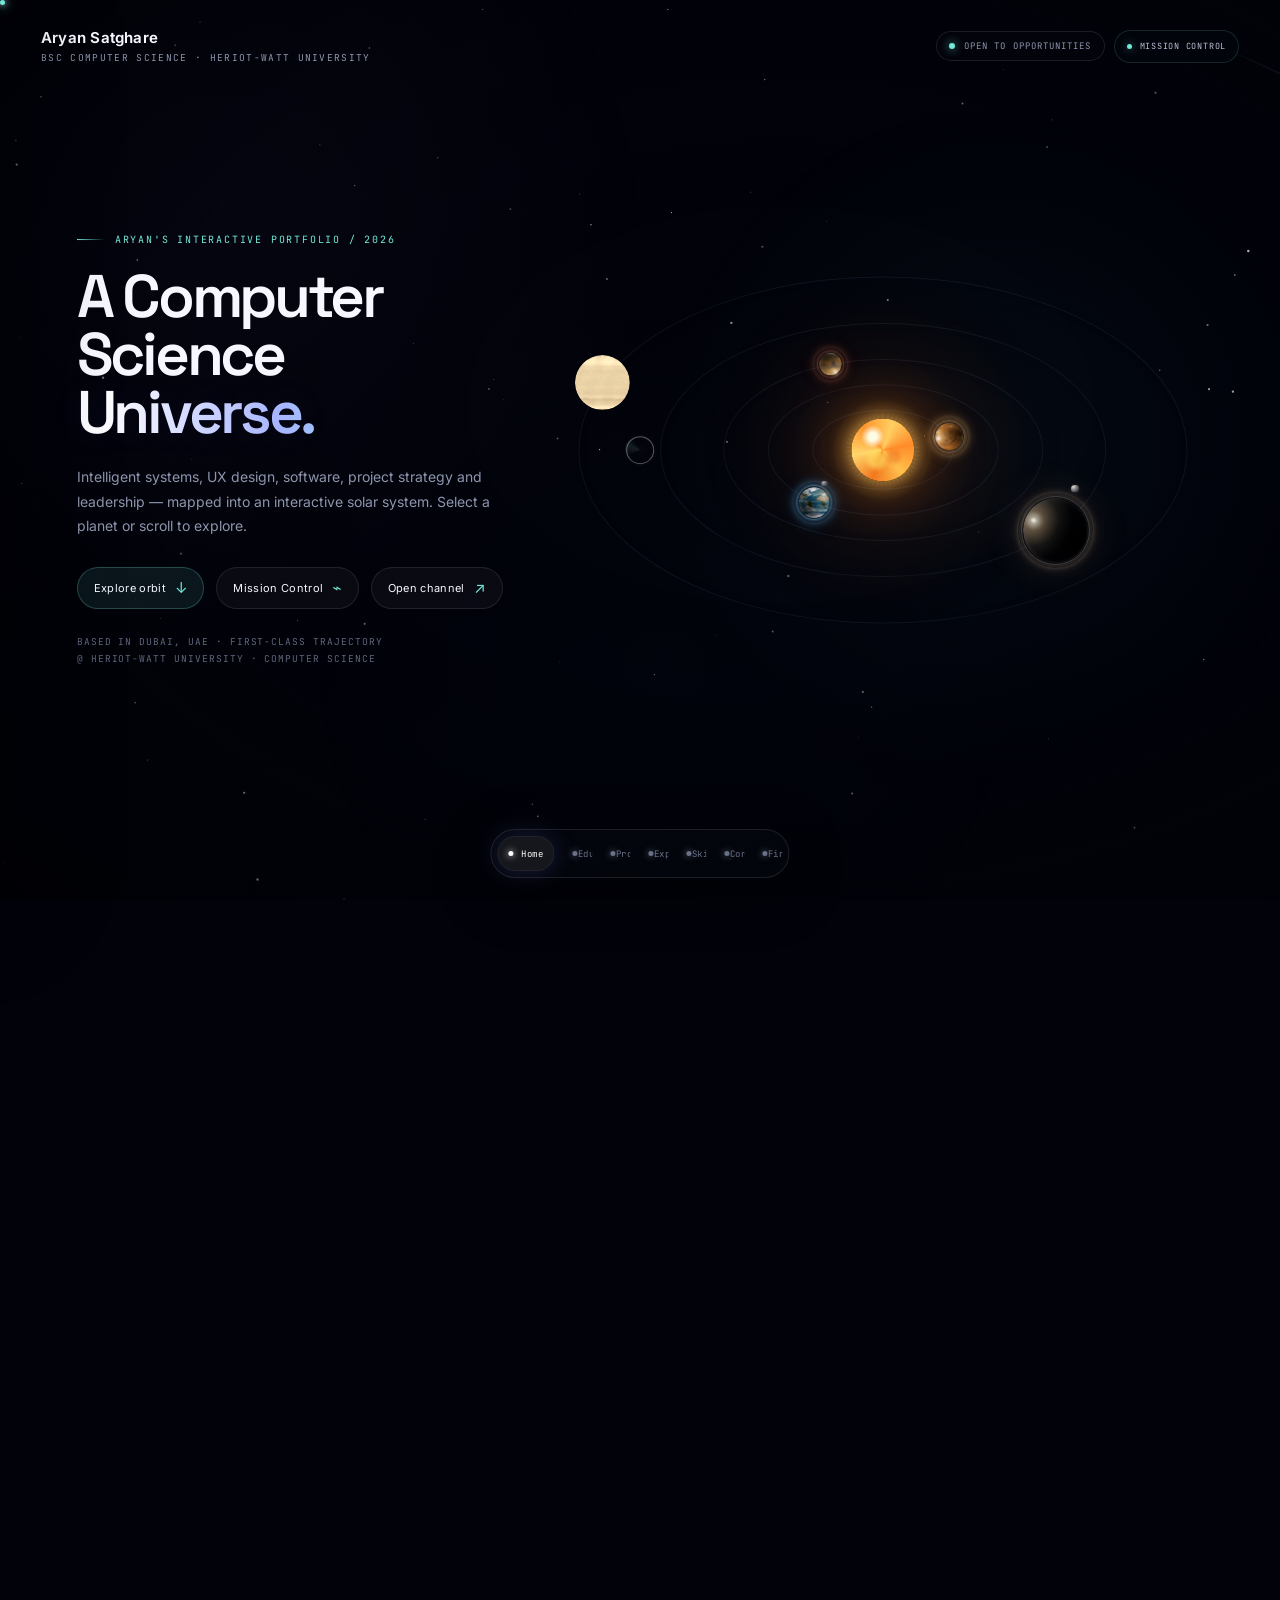
==== commit cf4f18ff: "Remove call link from footer" ====
--- a/index.html
+++ b/index.html
@@ -134,7 +134,6 @@
         <p>I’m open to internships, collaborations and interesting technical problems. Send a signal and I’ll get back to you.</p>
         <div class="footer-actions">
           <a href="mailto:aryansatghare@hotmail.com">Email me ↗</a>
-          <a href="tel:+971502170919">Call</a>
           <button type="button" id="footerMissionControl">Ask Mission Control ⌁</button>
           <button type="button" id="returnOrbit">Return to orbit ↑</button>
         </div>
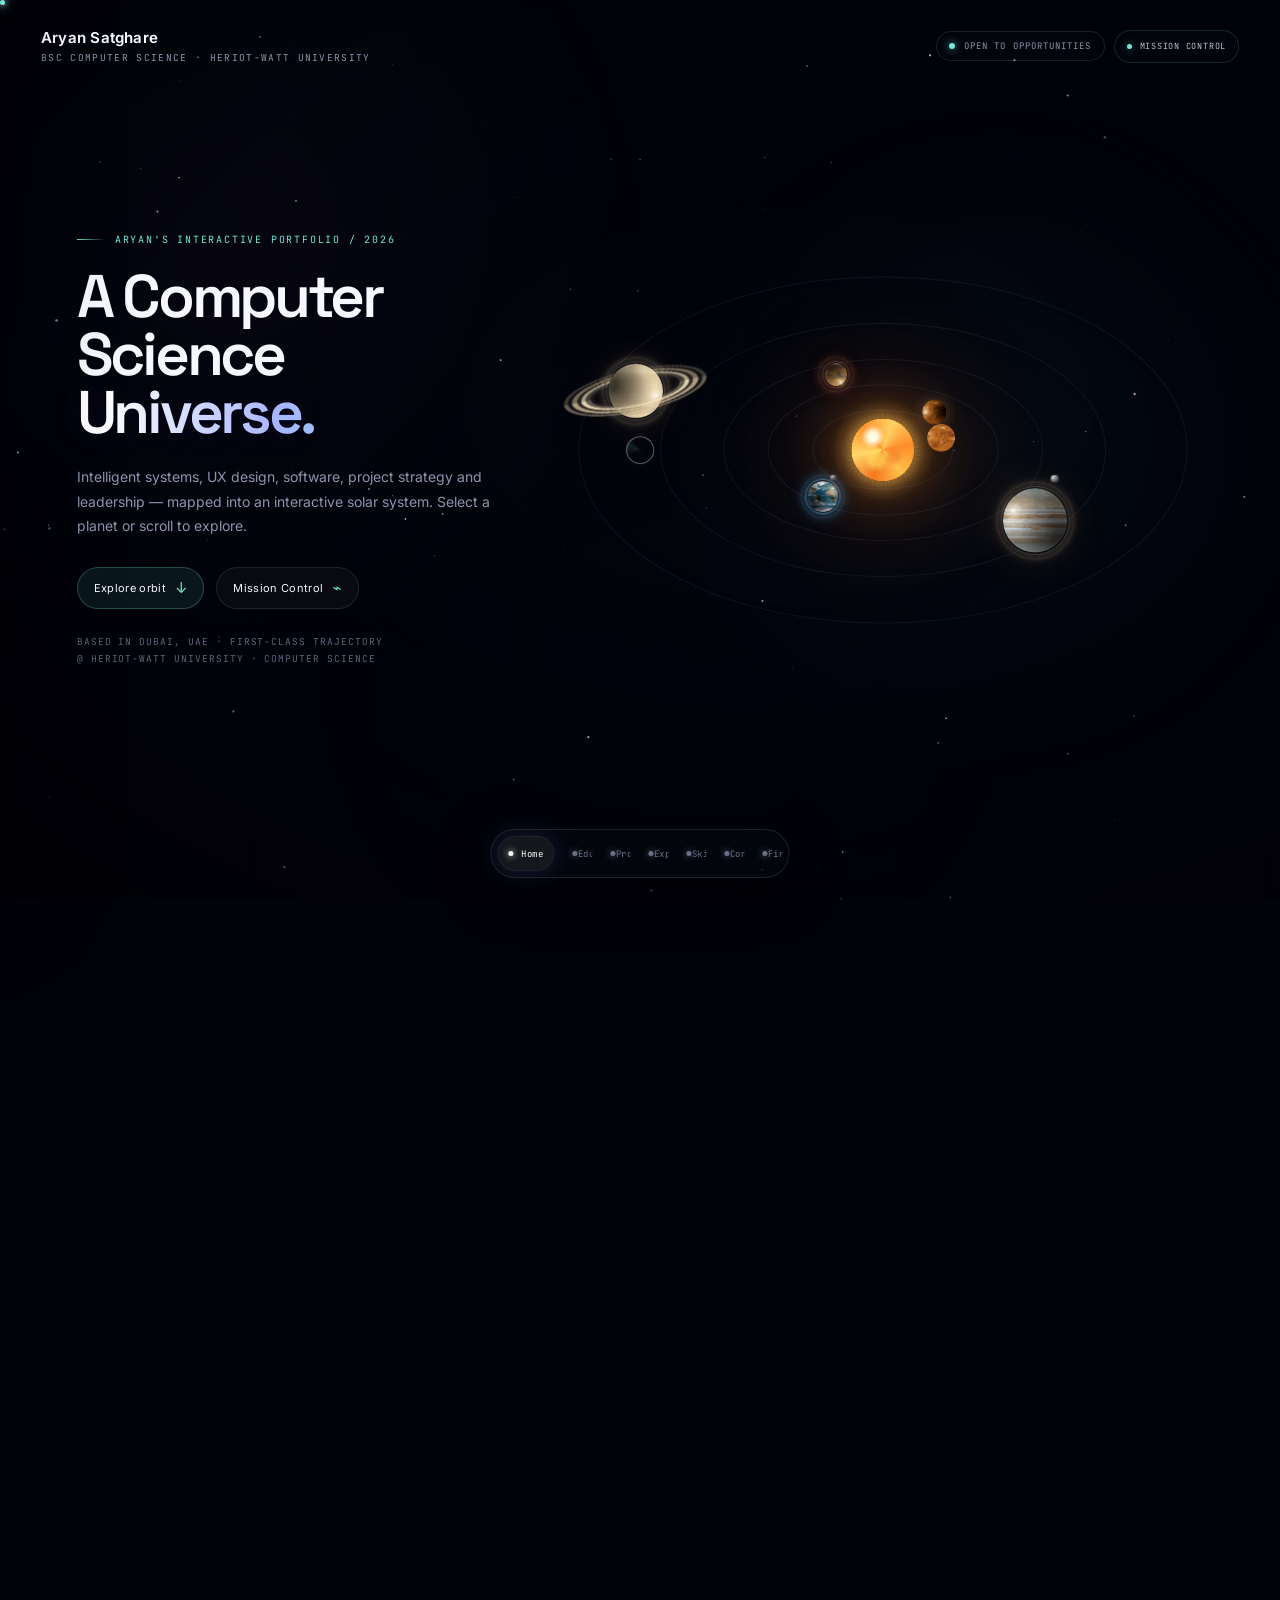
==== commit 0167ece3: "Comment out email link in hero actions Comment out the 'Open channel' link in the hero actions." ====
--- a/index.html
+++ b/index.html
@@ -98,7 +98,7 @@
     <div class="hero-actions">
       <button class="hero-action primary" id="exploreBtn">Explore orbit <span class="arrow">↓</span></button>
       <button class="hero-action" id="missionControlBtn" type="button">Mission Control <span class="arrow">⌁</span></button>
-      <a class="hero-action" href="mailto:aryansatghare@hotmail.com">Open channel <span class="arrow">↗</span></a>
+      <!-- <a class="hero-action" href="mailto:aryansatghare@hotmail.com">Open channel <span class="arrow">↗</span></a> -->
     </div>
     <div class="hero-meta">Based in Dubai, UAE · First-Class trajectory<br>@ Heriot-Watt University · Computer Science</div>
   </div>
--- a/css/07-responsive.css
+++ b/css/07-responsive.css
@@ -5,15 +5,15 @@
  .hero-copy{left:36px;width:39vw}.solar-system{left:68.5%;width:61vw;height:min(74vh,720px)}.hero-copy h1{font-size:clamp(42px,5.4vw,64px)}
 }
 @media(max-width:820px){
- html{scroll-snap-type:y proximity}
- body{overscroll-behavior-y:auto}
+ html{scroll-snap-type:none!important;overscroll-behavior-y:none}
+ body{overscroll-behavior-y:none;-webkit-overflow-scrolling:touch}
  .topbar{padding:calc(14px + env(safe-area-inset-top)) 18px 14px}.top-status{display:none}.brand .name{font-size:14px}.brand .role{font-size:8.5px;letter-spacing:.11em}
  .hero-copy{left:20px;right:20px;top:calc(84px + env(safe-area-inset-top));width:auto;transform:none;text-align:left}.hero-copy.is-hidden{transform:translateY(-8px)}
  .hero-eyebrow{margin-bottom:14px;font-size:8.5px}.hero-copy h1{font-size:clamp(38px,11.5vw,58px);line-height:.94;max-width:620px}.hero-copy p{max-width:540px;margin-top:17px;font-size:13px;line-height:1.58}.hero-actions{margin-top:18px;gap:9px}.hero-action{min-height:44px;height:44px;padding:0 14px}.hero-meta{display:none}
- .solar-system{left:50%;top:66%;width:min(92vw,680px);height:44dvh;min-height:310px;max-height:500px}.solar-system::before{width:60%;height:60%}.sun{width:9.3%}
+ .solar-system{left:50%;top:66%;width:min(92vw,680px);height:44dvh;min-height:310px;max-height:500px;touch-action:pan-y}.solar-system::before{width:60%;height:60%}.sun{width:9.3%}
  .planet .label{display:none}.planet:hover{transform:translate(-50%,-50%) scale(1.03)}.planet .glow{inset:-92%;filter:blur(15px);opacity:.54}.planet::after{inset:-8%;opacity:.95}
  .floating-nav{bottom:calc(10px + env(safe-area-inset-bottom));max-width:calc(100vw - 20px);height:50px;padding:5px;gap:1px}.floating-nav button{min-width:40px;height:40px;padding:0 9px}.floating-nav button:hover .label{max-width:0;opacity:0;margin-left:0}.floating-nav button.active .label{max-width:70px;opacity:1;margin-left:7px}
- #panel{width:100%;height:min(77dvh,760px);top:auto;bottom:0;border-right:0;border-top:1px solid var(--line);border-radius:24px 24px 0 0;transform:translateY(104%);padding-bottom:env(safe-area-inset-bottom)}body.zoomed #panel{transform:translateY(0)}
+ #panel{width:100%;height:min(77dvh,760px);top:auto;bottom:0;border-right:0;border-top:1px solid var(--line);border-radius:24px 24px 0 0;transform:translateY(104%);padding-bottom:env(safe-area-inset-bottom);touch-action:pan-y}body.zoomed #panel{transform:translateY(0)}
  #zoomTarget{right:50%;top:calc(74px + env(safe-area-inset-top));width:min(27vw,120px);height:min(27vw,120px);transform:translate(50%,0)}.panel-head{padding:20px 22px 13px}.panel-head h2{font-size:clamp(27px,8vw,38px)}.closeBtn{width:44px;height:44px}.panel-body{padding:7px 22px calc(34px + env(safe-area-inset-bottom));overscroll-behavior:contain}.blurb{font-size:13px;line-height:1.65}.entry li{font-size:12px}.stat-strip{gap:6px}.stat{padding:11px}.stat b{font-size:19px}
  .dynamic-footer{top:calc(72px + env(safe-area-inset-top));bottom:calc(66px + env(safe-area-inset-bottom));padding:0 12px;overflow-y:auto;align-items:flex-end}.footer-shell{padding:22px;border-radius:22px;margin:auto 0 0}.footer-grid{grid-template-columns:1fr;gap:20px}.footer-signal{display:none}.footer-shell h2{font-size:clamp(33px,9.4vw,48px)}.footer-copy p{font-size:12.5px;line-height:1.65}.footer-actions{gap:8px}.footer-link{min-height:44px}.footer-meta{margin-top:22px;padding-top:13px;font-size:7.5px}
  .intro-fg{left:18px;right:18px;bottom:calc(24px + env(safe-area-inset-bottom));width:auto}.intro-kicker{font-size:7.5px}.intro-fg .boot-line{font-size:9px}.bar-meta{font-size:7.5px}.skip-btn{right:calc(14px + env(safe-area-inset-right));top:calc(14px + env(safe-area-inset-top));min-height:44px;padding:0 14px}#intro video{object-fit:contain;filter:grayscale(.07) contrast(1.05) brightness(.88) saturate(.95)}.crt-vignette{background:linear-gradient(180deg,rgba(0,0,0,.18),transparent 22%,transparent 65%,rgba(0,0,0,.68))}
@@ -23,7 +23,5 @@
  .floating-nav{width:calc(100vw - 20px);justify-content:space-between}.floating-nav button{flex:1;min-width:0;padding:0}.floating-nav .label{display:none}.floating-nav::before{content:attr(data-current);position:absolute;left:50%;bottom:calc(100% + 7px);transform:translateX(-50%);padding:5px 9px;border-radius:999px;background:rgba(4,6,14,.74);border:1px solid rgba(255,255,255,.08);backdrop-filter:blur(9px);font-family:'JetBrains Mono',monospace;font-size:7.5px;letter-spacing:.10em;text-transform:uppercase;color:#aeb5ca;white-space:nowrap;opacity:.9}
  .footer-shell{padding:20px 18px}.footer-actions{display:grid;grid-template-columns:1fr}.footer-link{justify-content:center}.footer-meta{display:block;line-height:1.7}.footer-meta span:last-child{display:block;margin-top:5px}
 }
-@media(hover:none) and (pointer:coarse){.planet .glow{opacity:.50;animation-duration:4.1s}.planet::after{opacity:.92}.planet .atmosphere{animation-duration:4.5s}}
+@media(hover:none) and (pointer:coarse){*{webkit-tap-highlight-color:transparent}.planet .glow{opacity:.50;animation-duration:4.1s}.planet::after{opacity:.92}.planet .atmosphere{animation-duration:4.5s}}
 @media(prefers-reduced-motion:reduce){*{animation-duration:.001s!important;transition-duration:.15s!important;scroll-behavior:auto!important}}
-
-
--- a/css/09-mission-control.css
+++ b/css/09-mission-control.css
@@ -74,7 +74,8 @@
 @media(max-width:720px){
   body.mission-open{position:fixed;inset:0;width:100%;height:100%;overflow:hidden;touch-action:none}
   .mission-control{
-    width:100%;height:var(--mc-vvh,100dvh);min-height:0;
+    position:fixed;top:0;left:0;right:0;bottom:0;
+    width:100%;height:100%;min-height:0;
     display:block;padding:0;overflow:hidden;overscroll-behavior:none;
   }
   .mission-backdrop{display:none}
@@ -85,8 +86,8 @@
   }
   body.mission-open .mission-shell{transform:translateY(0)}
   .mission-header{
-    min-height:64px;padding:calc(8px + env(safe-area-inset-top)) 12px 8px 13px;
-    gap:8px;background:rgba(5,8,17,.96)
+    min-height:56px;padding:calc(6px + env(safe-area-inset-top)) 12px 6px 13px;
+    gap:8px;background:rgba(5,8,17,.96);flex-shrink:0
   }
   .mission-ident{gap:9px;min-width:0}.mission-orb{width:31px;height:31px}.mission-orb::before{inset:6px}.mission-orb::after{inset:10px}
   .mission-header h2{font-size:17px;line-height:1.05;white-space:nowrap}.mission-kicker{font-size:6px;letter-spacing:.12em;margin-bottom:3px;white-space:nowrap}
@@ -94,7 +95,11 @@
   .mission-grid{display:flex;flex-direction:column;flex:1;min-height:0;overflow:hidden}
   .mission-library{
     flex:0 0 auto;display:block;min-height:0;max-height:154px;padding:8px 0 9px;
-    border:0;border-bottom:1px solid rgba(255,255,255,.065);background:rgba(255,255,255,.008);overflow:hidden
+    border:0;border-bottom:1px solid rgba(255,255,255,.065);background:rgba(255,255,255,.008);overflow:hidden;
+    transition:max-height .22s var(--ease),padding .22s,opacity .22s;
+  }
+  body.mission-keyboard-open .mission-library{
+    max-height:0;padding:0;opacity:0;border-bottom:0;pointer-events:none;
   }
   .mission-library-head{padding:0 13px 7px;font-size:7px}.mission-library-head span:last-child{opacity:.72}
   .mission-category-row{gap:6px;padding:0 12px 7px;overflow-x:auto;-webkit-overflow-scrolling:touch;scroll-snap-type:x proximity}
@@ -140,4 +145,3 @@
   .mission-library{max-height:113px}.mission-library-head{display:none}.mission-category-row{padding-top:7px}
   .mission-question{min-height:48px;padding-top:7px;padding-bottom:7px}.mission-q-text{font-size:10.5px}
 }
-
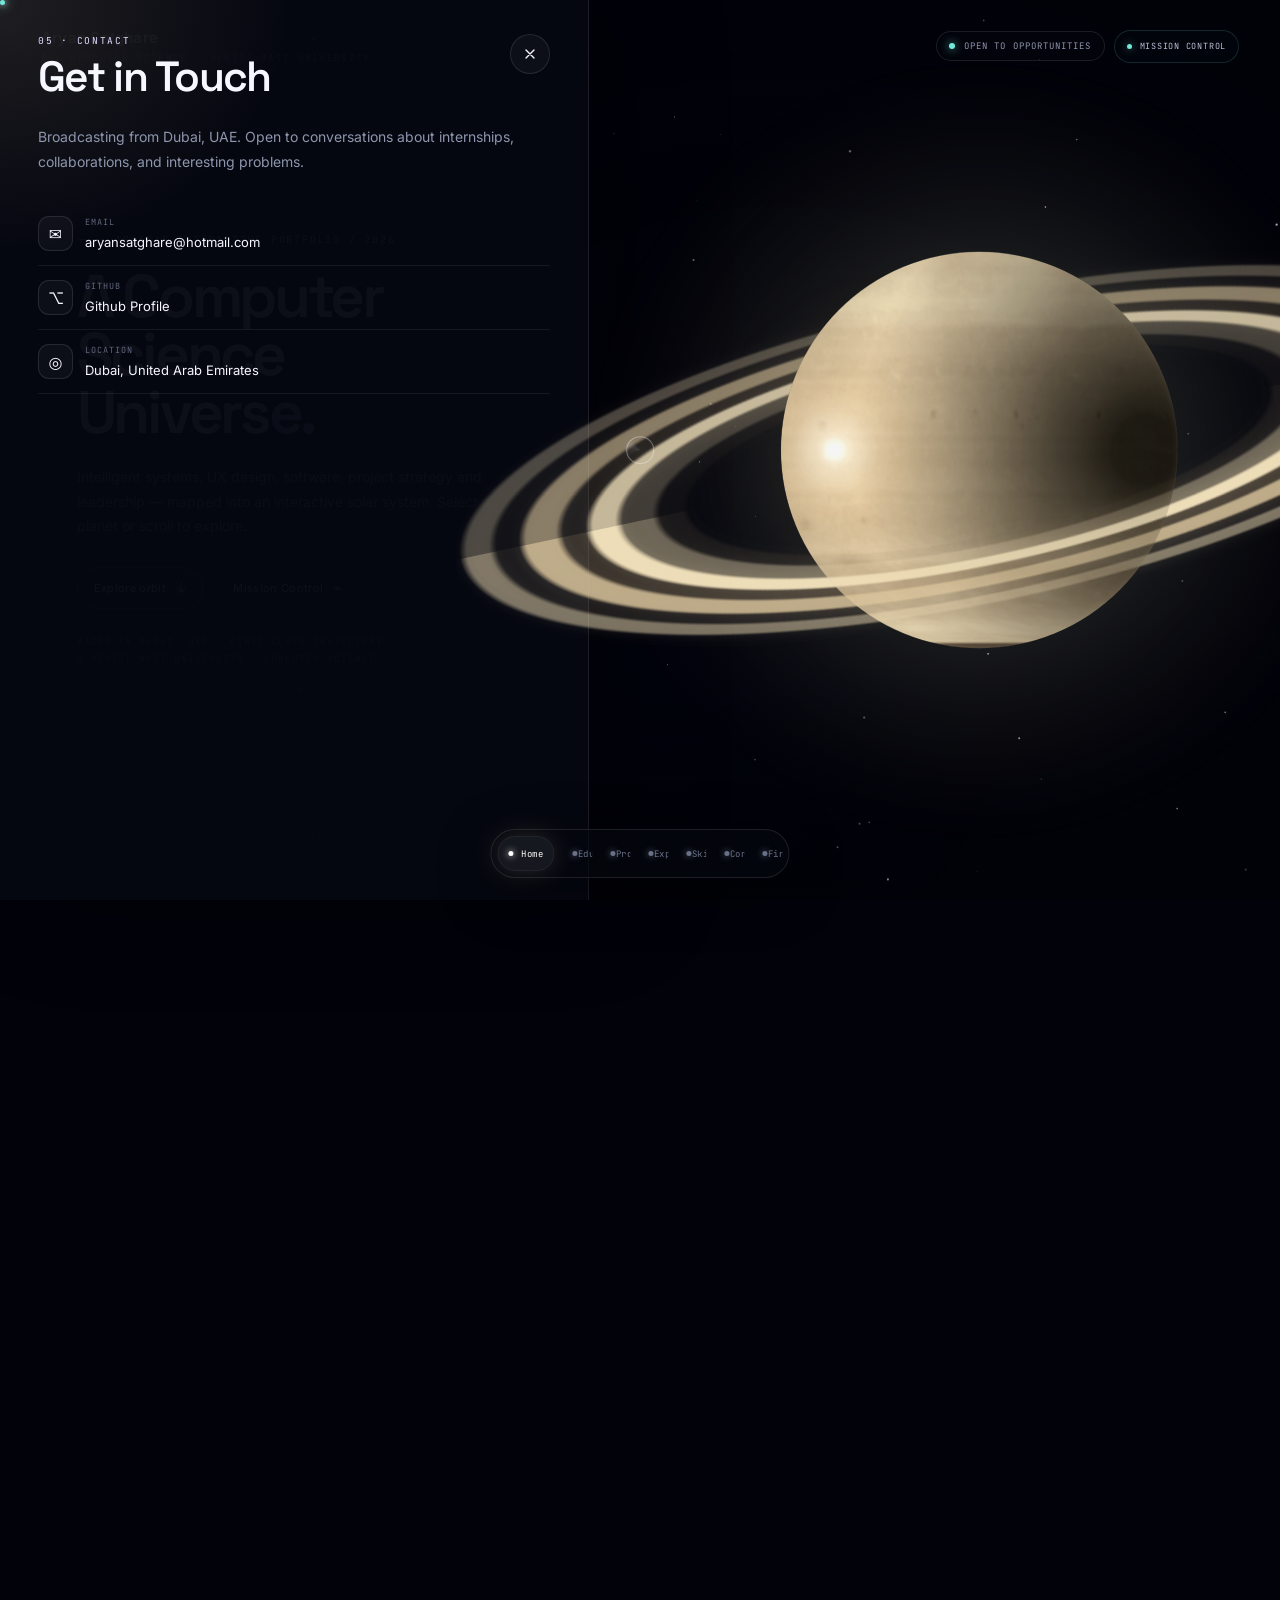
==== commit db8bf8d8: "Update mission kicker and status text" ====
--- a/index.html
+++ b/index.html
@@ -157,12 +157,12 @@
       <div class="mission-ident">
         <div class="mission-orb" aria-hidden="true"><span></span></div>
         <div>
-          <div class="mission-kicker">Recruiter utility / resume uplink</div>
+          <div class="mission-kicker">Resume uplink</div>
           <h2 id="missionTitle">Mission Control</h2>
         </div>
       </div>
       <div class="mission-head-actions">
-        <div class="mission-status"><span></span> Resume core online</div>
+        <div class="mission-status"><span></span> Resume systems nominal</div>
         <button class="mission-clear" id="missionClear" type="button">Clear</button>
         <button class="mission-close" id="missionClose" type="button" aria-label="Close Mission Control">
           <svg width="16" height="16" viewBox="0 0 24 24" fill="none" aria-hidden="true"><path d="M6 6l12 12M18 6L6 18" stroke="currentColor" stroke-width="2" stroke-linecap="round"/></svg>
--- a/css/04-solar-system.css
+++ b/css/04-solar-system.css
@@ -70,4 +70,3 @@
 .ring-back,.ring-front{position:absolute;left:50%;top:50%;border-radius:50%;transform:translate(-50%,-50%) rotate(-12deg);pointer-events:none;background:radial-gradient(ellipse at center,transparent 0 39%,rgba(109,95,76,.08) 40% 43%,rgba(226,208,171,.24) 44% 48%,rgba(248,232,193,.72) 49% 52%,rgba(132,114,88,.18) 53% 56%,rgba(224,202,160,.54) 57% 61%,rgba(92,82,70,.10) 62% 65%,rgba(239,221,182,.25) 66% 69%,transparent 70% 100%);opacity:.94}
 .ring-back{z-index:1;filter:drop-shadow(0 0 4px rgba(214,192,151,.18))}.ring-front{z-index:4;clip-path:polygon(0 50%,100% 50%,100% 100%,0 100%)}
 .moon{position:absolute;border-radius:50%;background:radial-gradient(circle at 30% 28%,#f0ece4 0,#96969d 57%,#383a42 100%);box-shadow:inset -2px -2px 4px rgba(0,0,0,.48),0 0 5px rgba(255,255,255,.12);pointer-events:none}
-
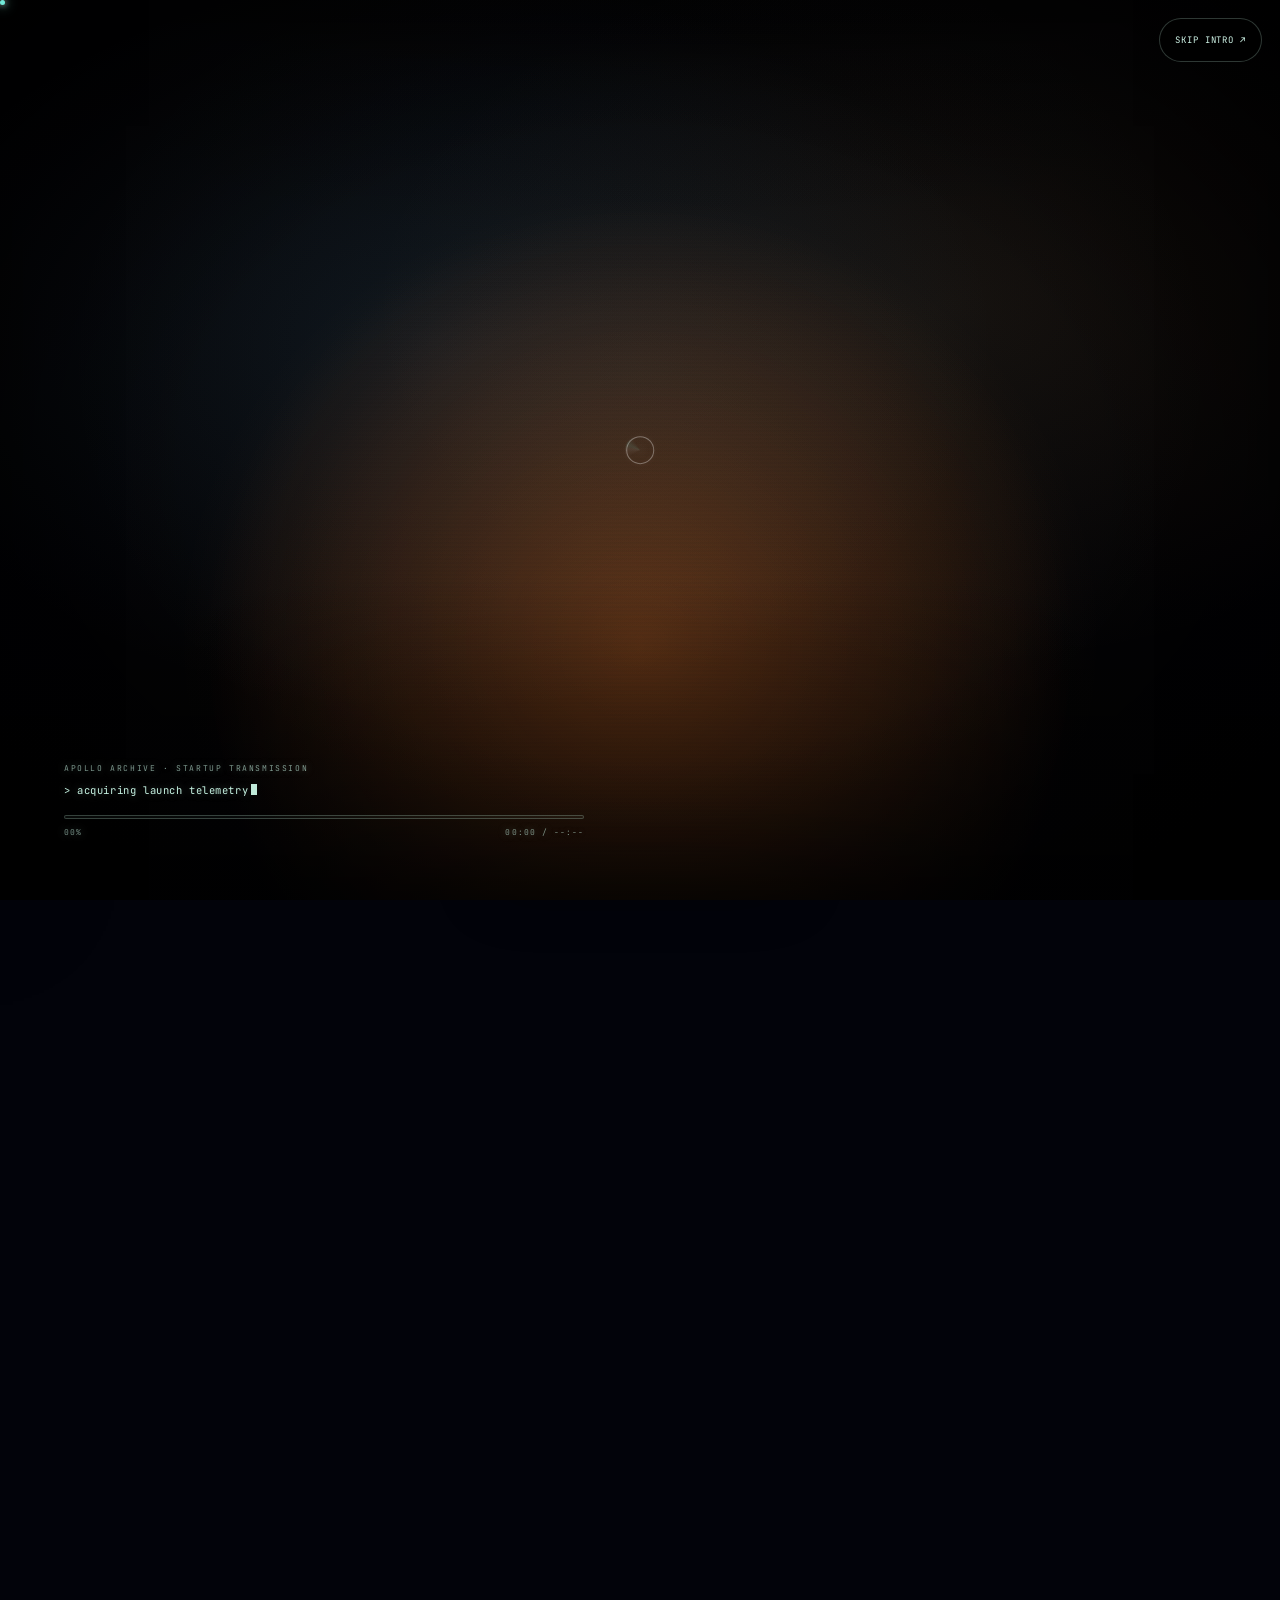
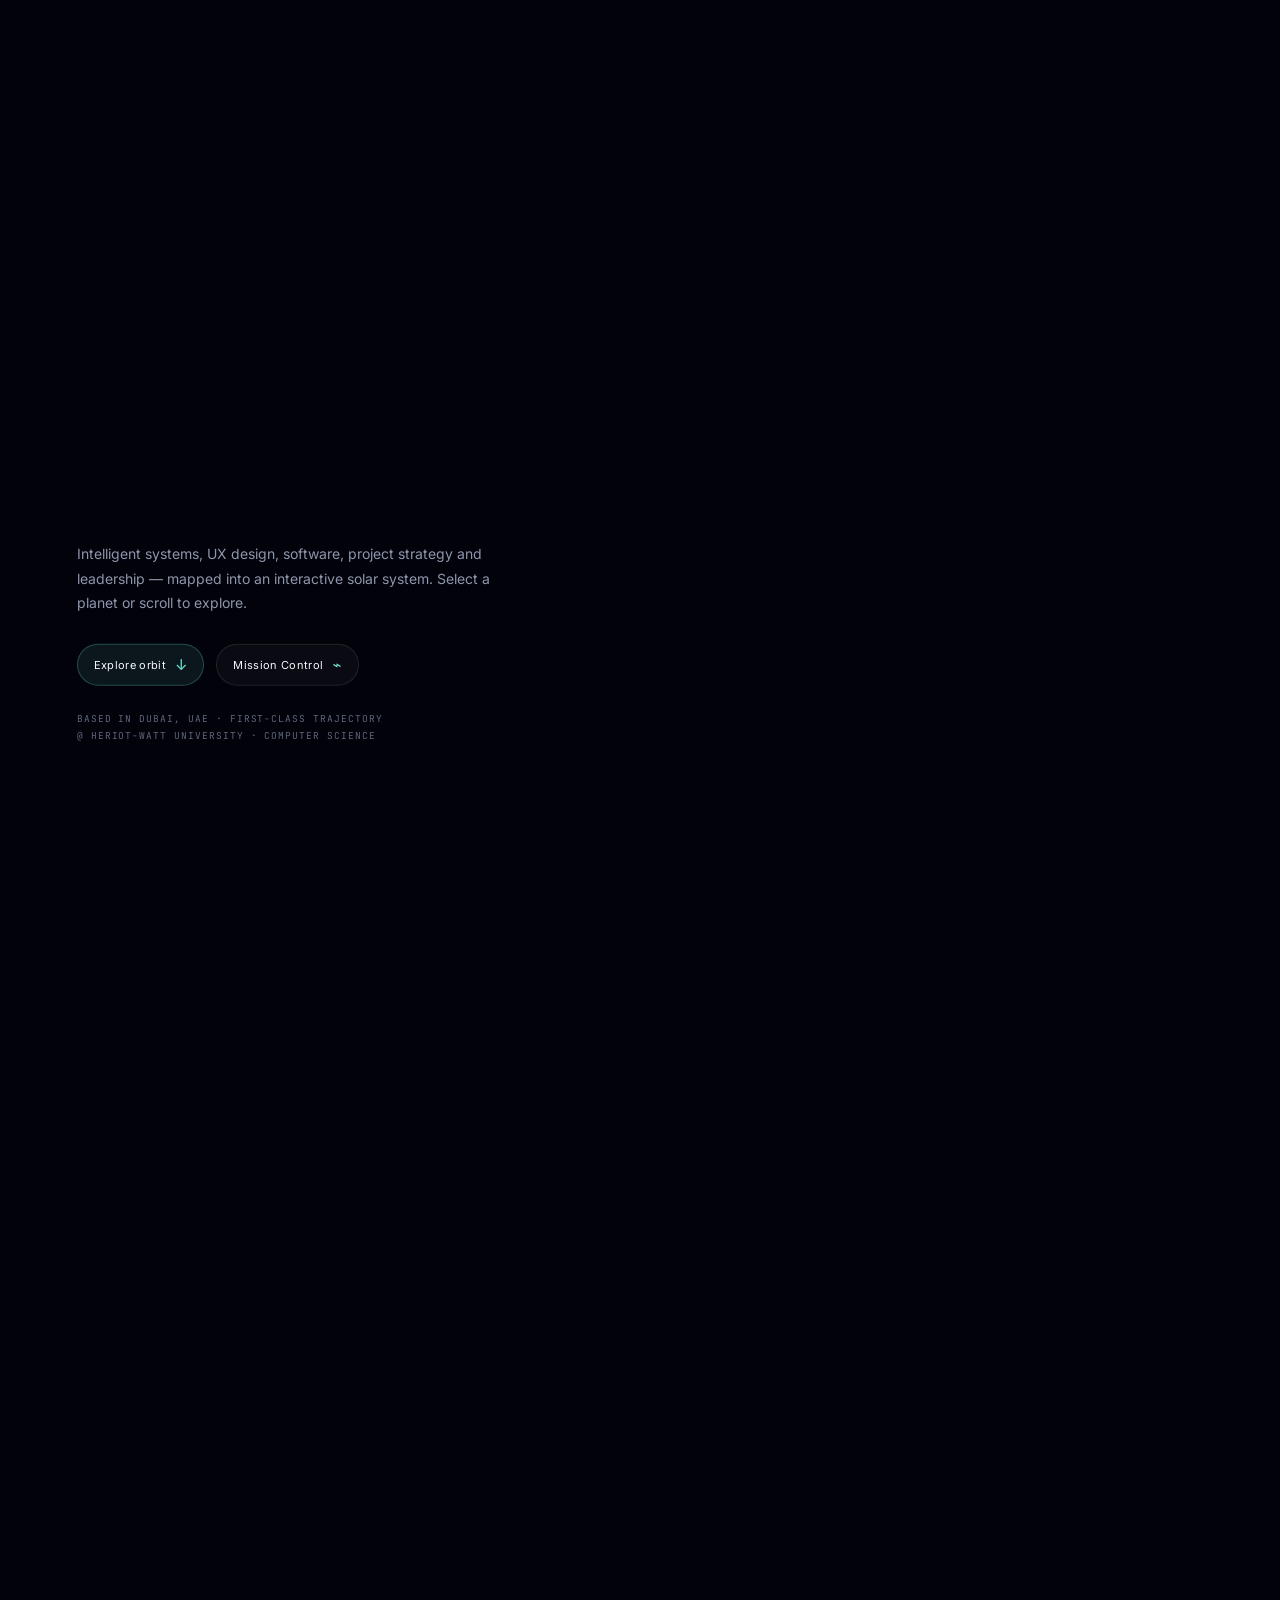
==== commit a01be528: "Add script tag for 09-star-heading.js" ====
--- a/index.html
+++ b/index.html
@@ -243,5 +243,6 @@
 <script src="js/06-mission-control.js"></script>
 <script src="js/07-cursor.js"></script>
 <script src="js/08-intro.js"></script>
+<script src="js/09-star-heading.js"></script>
 </body>
 </html>
--- a/css/04-solar-system.css
+++ b/css/04-solar-system.css
@@ -30,9 +30,11 @@
 .planet{position:absolute;transform:translate(-50%,-50%);border-radius:50%;pointer-events:auto;cursor:pointer;transition:filter .32s var(--ease),transform .38s var(--ease-out);isolation:isolate;touch-action:manipulation;--planet-glow:#87b7ff;--light-x:28%;--light-y:25%;--dark-x:76%;--dark-y:73%;--sun-alpha:.72}
 .planet:hover,.planet:focus-visible{filter:brightness(1.11) saturate(1.12) contrast(1.035);transform:translate(-50%,-50%) scale(1.085);outline:none}
 .planet .core{position:absolute;inset:0;z-index:2;border-radius:50%;overflow:hidden;clip-path:circle(50% at 50% 50%);background:#05060a;box-shadow:inset -14px -8px 24px rgba(0,0,0,.58),inset 4px 4px 9px rgba(255,255,255,.08),0 0 2px rgba(255,255,255,.46);transform:translateZ(0);backface-visibility:hidden}
-.planet .texture-track{position:absolute;z-index:1;left:0;top:0;width:400%;height:100%;display:flex;transform:translate3d(var(--texture-start,0%),0,0)}
+.planet .texture-track{position:absolute;z-index:1;left:0;top:0;width:400%;height:100%;display:flex;animation:orbitSurfaceSpin var(--rotation,38s) linear infinite;transform:translate3d(var(--texture-start,0%),0,0)}
 .planet .texture-track img{display:block;flex:0 0 50%;width:50%;height:100%;max-width:none;object-fit:fill;pointer-events:none;user-select:none;-webkit-user-drag:none;filter:saturate(1.02) contrast(1.04)}
-@keyframes planetSurfaceSpin{to{transform:translate3d(-50%,0,0)}}
+@keyframes orbitSurfaceSpin{from{transform:translate3d(var(--texture-start,0%),0,0)}to{transform:translate3d(calc(var(--texture-start,0%) - 50%),0,0)}}
+.planet.reverse-spin .texture-track{animation-name:orbitSurfaceSpinReverse}
+@keyframes orbitSurfaceSpinReverse{from{transform:translate3d(calc(var(--texture-start,0%) - 50%),0,0)}to{transform:translate3d(var(--texture-start,0%),0,0)}}
 /* Sun-facing sheen stays fixed while the real texture rotates underneath it. */
 .planet .core::before{content:'';position:absolute;z-index:6;inset:-1px;border-radius:50%;pointer-events:none;mix-blend-mode:screen;background:
  radial-gradient(circle at var(--light-x) var(--light-y),rgb(255 255 255 / var(--sun-alpha)) 0 1.2%,rgba(255,246,224,.46) 5%,rgba(255,206,142,.20) 15%,transparent 36%),
--- a/css/05-panel.css
+++ b/css/05-panel.css
@@ -22,7 +22,7 @@
 #zoomClone .focus-rim .rim-core{fill:none;stroke:rgba(255,252,244,.95);stroke-width:.82;stroke-linecap:round;stroke-dasharray:13 87;stroke-dashoffset:6.5;opacity:.96}
 #zoomClone .focus-ring-back,#zoomClone .focus-ring-front{position:absolute;left:50%;top:50%;width:270%;height:78%;border-radius:50%;transform:translate(-50%,-50%) rotate(-12deg);pointer-events:none;background:radial-gradient(ellipse at center,transparent 0 39%,rgba(109,95,76,.08) 40% 43%,rgba(226,208,171,.24) 44% 48%,rgba(248,232,193,.76) 49% 52%,rgba(132,114,88,.18) 53% 56%,rgba(224,202,160,.56) 57% 61%,rgba(92,82,70,.10) 62% 65%,rgba(239,221,182,.28) 66% 69%,transparent 70% 100%);filter:drop-shadow(0 0 7px rgba(214,192,151,.24))}
 #zoomClone .focus-ring-back{z-index:1}#zoomClone .focus-ring-front{z-index:4;clip-path:polygon(0 50%,100% 50%,100% 100%,0 100%)}
-@keyframes focusSurfaceSpinForward{from{transform:translate3d(var(--focus-start,0%),0,0)}to{transform:translate3d(calc(var(--focus-start,0%) - 50%),0,0)}}@keyframes focusSurfaceSpinReverse{from{transform:translate3d(var(--focus-start,0%),0,0)}to{transform:translate3d(calc(var(--focus-start,0%) + 50%),0,0)}}
+@keyframes focusSurfaceSpinForward{from{transform:translate3d(var(--focus-start,0%),0,0)}to{transform:translate3d(calc(var(--focus-start,0%) - 50%),0,0)}}@keyframes focusSurfaceSpinReverse{from{transform:translate3d(calc(var(--focus-start,0%) - 50%),0,0)}to{transform:translate3d(var(--focus-start,0%),0,0)}}
 @keyframes focusGlowPulse{0%,100%{opacity:.76;transform:scale(.94);filter:blur(32px)}50%{opacity:1;transform:scale(1.10);filter:blur(38px)}}
 @keyframes focusAtmosphere{50%{filter:brightness(1.30)}}
 @keyframes focusRimBreath{50%{opacity:.82;filter:brightness(1.18)}}
--- a/css/08-performance-overrides.css
+++ b/css/08-performance-overrides.css
@@ -5,11 +5,17 @@
    nebula now comes from static radial gradients instead. */
 .nebula{
   background:
-    radial-gradient(circle at 78% 49%,rgba(40,103,118,.075),transparent 31%),
-    radial-gradient(circle at 18% 26%,rgba(104,76,159,.055),transparent 34%),
-    radial-gradient(circle at 52% 74%,rgba(31,65,104,.035),transparent 39%);
+    radial-gradient(ellipse at 77% 24%,rgba(68,139,161,.24),transparent 32%),
+    radial-gradient(ellipse at 89% 42%,rgba(50,84,147,.20),transparent 30%),
+    radial-gradient(ellipse at 58% 16%,rgba(106,73,155,.18),transparent 28%),
+    radial-gradient(ellipse at 22% 77%,rgba(102,62,142,.22),transparent 34%),
+    radial-gradient(ellipse at 39% 90%,rgba(42,100,126,.16),transparent 30%),
+    radial-gradient(ellipse at 69% 68%,rgba(24,53,86,.08),transparent 35%);
 }
 .nebula .blob{display:none!important}
+/* One resize-painted bitmap supplies distant stars without per-frame work. */
+#star-dust{position:fixed;inset:0;width:100%;height:100%;z-index:0;pointer-events:none}
+.perf-lite .nebula{opacity:.82}
 
 /* More restrained planetary bloom. Keep the thin atmosphere and sun sheen,
    but remove the oversized neon halo and all filter animations. */
@@ -168,3 +174,28 @@
 }
 
 
+
+/* Orbital surfaces use the same texture grade as the focused planet. Broad
+   diffuse light preserves detail at small sizes without a glass-bead glint. */
+.planet .core{filter:var(--surface-filter);box-shadow:none}
+.planet .core .texture-track img{filter:none}
+.planet .core .clouds,.planet .glow,.planet::after,
+.planet .atmosphere::before,.planet .atmosphere::after{display:none}
+.planet .core::before{
+  mix-blend-mode:normal;
+  background:radial-gradient(ellipse at var(--light-x) var(--light-y),rgba(255,245,223,.14),transparent 65%);
+}
+.planet .core::after{
+  background:
+    radial-gradient(ellipse at var(--dark-x) var(--dark-y),rgba(0,0,0,.82),rgba(0,0,0,.42) 34%,transparent 72%),
+    radial-gradient(circle,transparent 38%,rgba(0,0,0,.12) 70%,rgba(0,0,0,.48) 100%);
+  box-shadow:none;
+}
+.planet .atmosphere{inset:-1%;border:1px solid rgba(225,220,211,.13);box-shadow:none}
+.planet-earth .atmosphere{border-color:rgba(116,181,235,.35);box-shadow:0 0 3px rgba(80,151,224,.18)}
+.planet:focus-visible{outline:2px solid var(--planet-glow);outline-offset:5px}
+/* Three in-flow copies cover either spin direction, including saved phases.
+   Only transforms animate; obscured orbital surfaces do no animation work. */
+body.zoomed .planet .texture-track,body.mission-open .planet .texture-track,
+body.intro-active .planet .texture-track,body.footer-visible .planet .texture-track{animation-play-state:paused}
+
